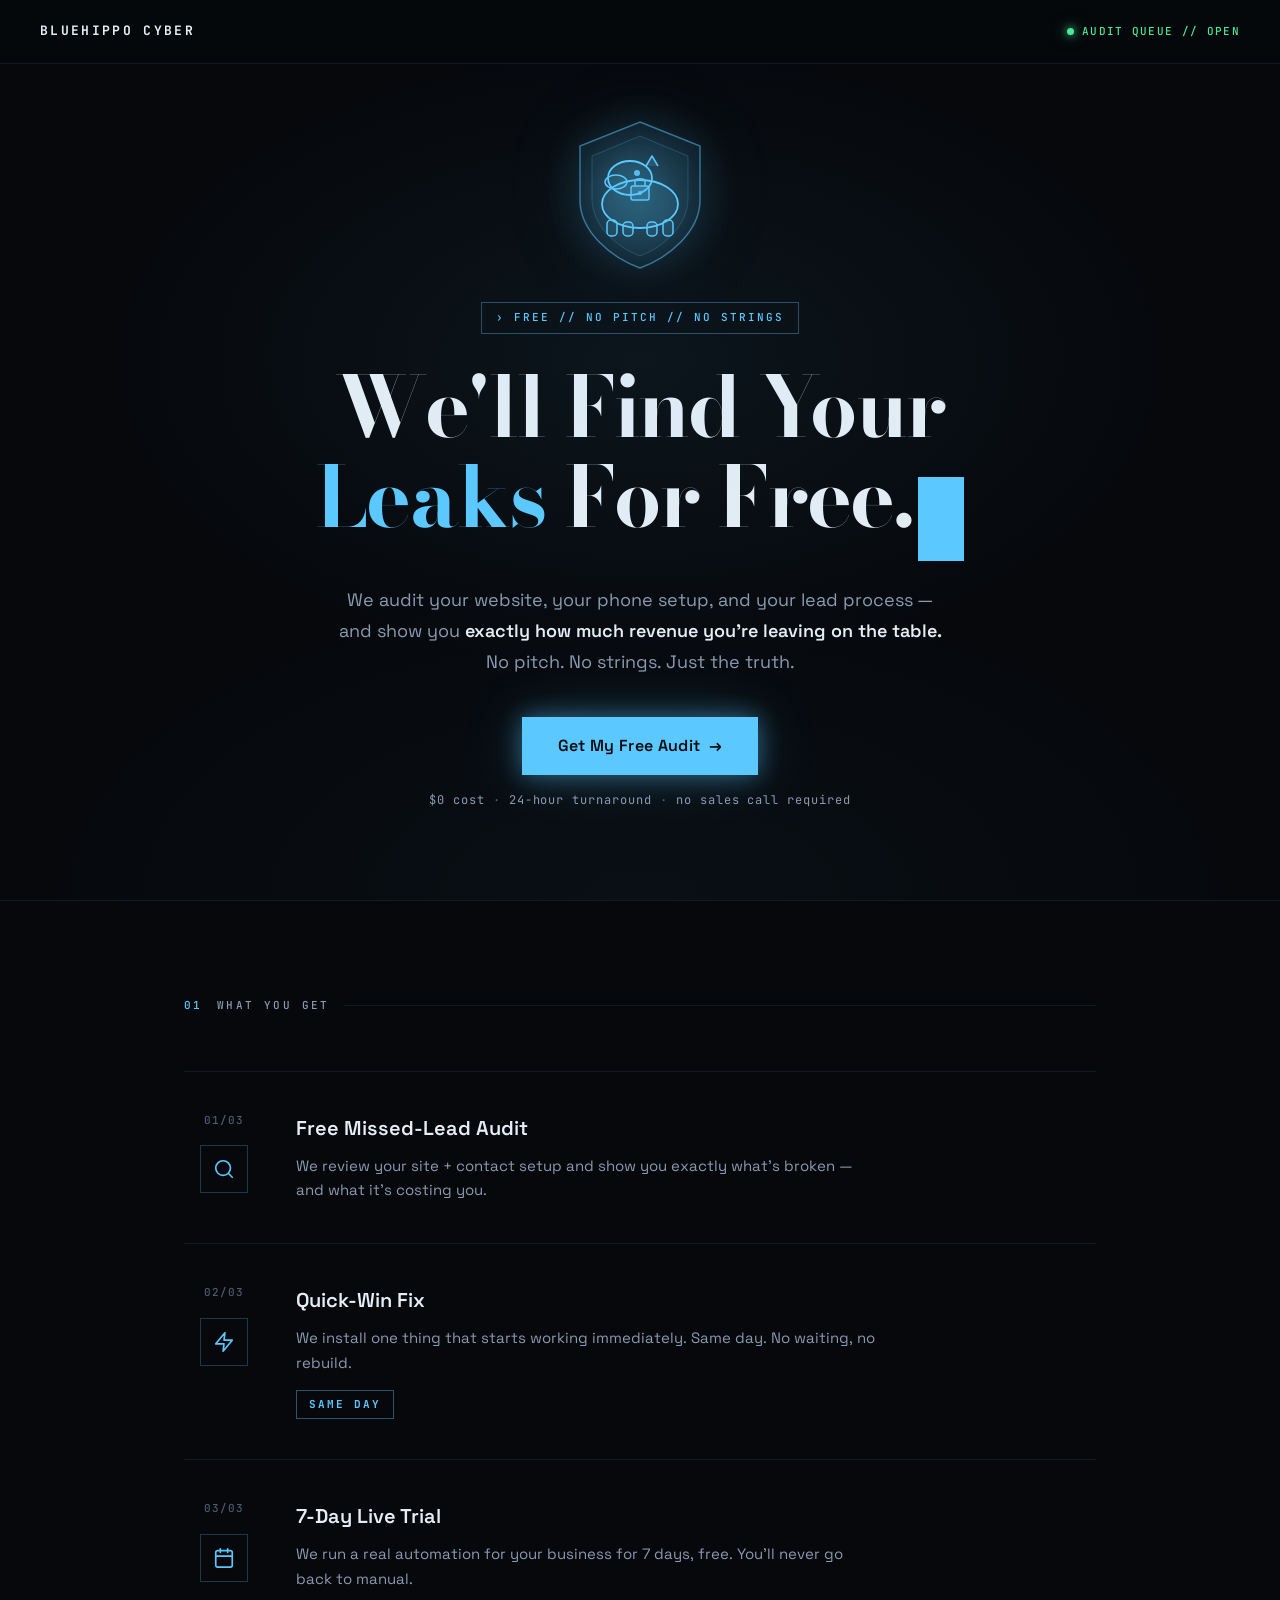
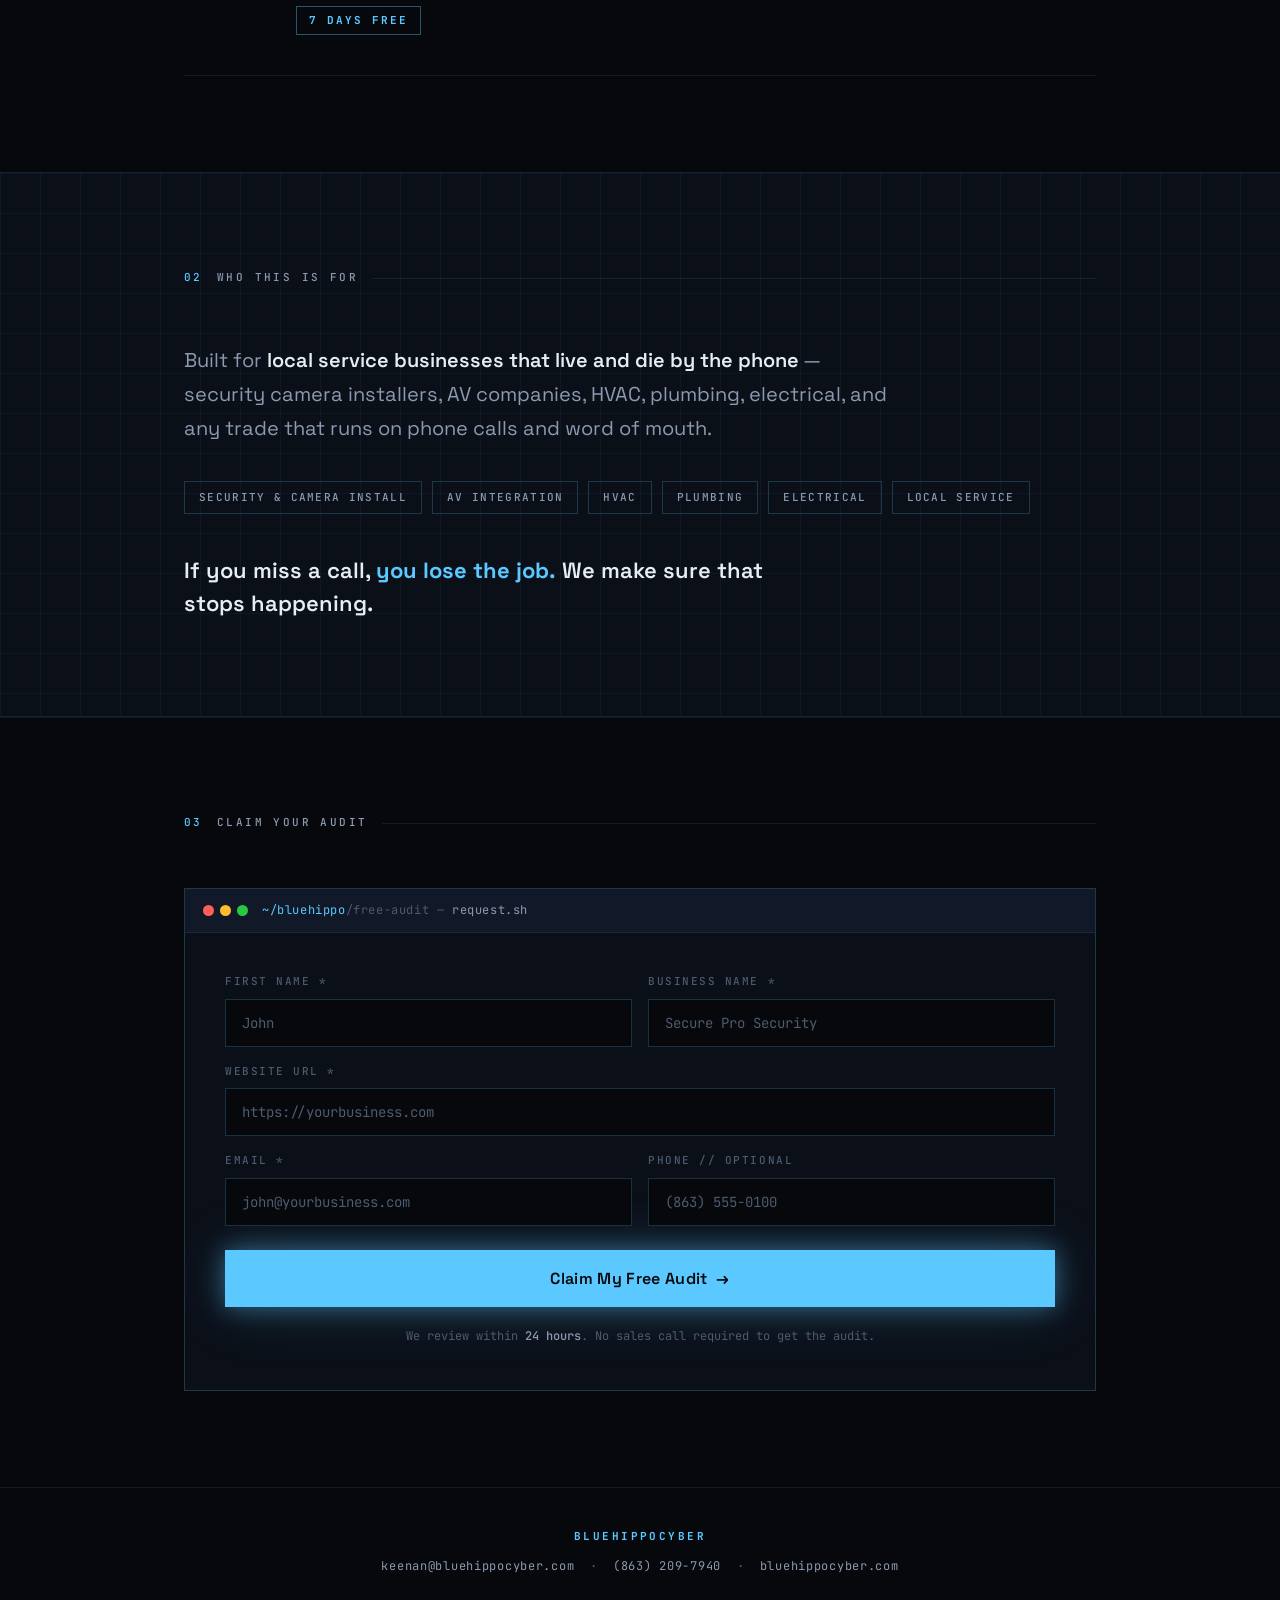
==== free-audit.html @ 4498c776 "Deploy new design: Stop losing jobs to businesses that answer faster" ====
<!DOCTYPE html>
<html lang="en">
<head>
  <meta charset="UTF-8">
  <meta name="viewport" content="width=device-width, initial-scale=1.0">
  <title>Free Audit — BlueHippoCyber</title>
  <meta name="description" content="We audit your website, phone setup, and lead process — and show you exactly how much revenue you're leaving on the table. No pitch. No strings.">
  <link rel="preconnect" href="https://fonts.googleapis.com">
  <link rel="preconnect" href="https://fonts.gstatic.com" crossorigin>
  <link href="https://fonts.googleapis.com/css2?family=Space+Grotesk:wght@300;400;500;600;700&family=JetBrains+Mono:wght@400;500;700&family=Bodoni+Moda:ital,opsz,wght@0,6..96,400..900;1,6..96,400..900&display=swap" rel="stylesheet">
  <style>
    /* ── Design Tokens ───────────────────────────────────────── */
    :root {
      --bg-0: #06080c;
      --bg-1: #0b0f18;
      --bg-2: #111827;
      --neon: #5bc8ff;
      --neon-dim: rgba(91,200,255,0.15);
      --neon-glow: 0 0 24px rgba(91,200,255,0.45), 0 0 60px rgba(91,200,255,0.20);
      --ok: #4be897;
      --ink: #e6edf5;
      --ink2: #8b9ab0;
      --ink3: #4d5b6e;
      --line: rgba(91,200,255,0.10);
      --line-strong: rgba(91,200,255,0.22);
      --font-sans: 'Space Grotesk', system-ui, sans-serif;
      --font-mono: 'JetBrains Mono', ui-monospace, monospace;
      --font-display: 'Bodoni Moda', 'Space Grotesk', serif;
    }

    * { box-sizing: border-box; margin: 0; padding: 0; }
    html { scroll-behavior: smooth; }

    body {
      font-family: var(--font-sans);
      background: var(--bg-0);
      color: var(--ink);
      font-size: 16px;
      line-height: 1.6;
      overflow-x: hidden;
      -webkit-font-smoothing: antialiased;
    }

    /* ── Nav ─────────────────────────────────────────────────── */
    .nav {
      position: fixed;
      top: 0; left: 0; right: 0;
      height: 64px;
      display: flex;
      align-items: center;
      justify-content: space-between;
      padding: 0 40px;
      background: rgba(6,8,12,0.88);
      border-bottom: 1px solid var(--line);
      backdrop-filter: blur(12px);
      -webkit-backdrop-filter: blur(12px);
      z-index: 100;
    }
    .nav-wordmark {
      font-family: var(--font-mono);
      font-size: 13px;
      font-weight: 700;
      letter-spacing: 0.18em;
      text-transform: uppercase;
      color: var(--ink);
      text-decoration: none;
    }
    .nav-status {
      display: flex;
      align-items: center;
      gap: 8px;
      font-family: var(--font-mono);
      font-size: 11px;
      font-weight: 500;
      letter-spacing: 0.12em;
      text-transform: uppercase;
      color: var(--ok);
    }
    .nav-status .dot {
      width: 7px;
      height: 7px;
      border-radius: 50%;
      background: var(--ok);
      box-shadow: 0 0 8px var(--ok), 0 0 16px rgba(75,232,151,0.5);
      animation: pulseDot 2s ease-in-out infinite;
    }
    @keyframes pulseDot {
      0%, 100% { opacity: 1; transform: scale(1); }
      50% { opacity: 0.5; transform: scale(0.8); }
    }

    /* ── Hero ────────────────────────────────────────────────── */
    .hero {
      min-height: 100vh;
      display: flex;
      flex-direction: column;
      align-items: center;
      justify-content: center;
      text-align: center;
      padding: 100px 24px 80px;
      position: relative;
      overflow: hidden;
    }
    .hero::before {
      content: '';
      position: absolute;
      inset: 0;
      background:
        radial-gradient(ellipse 60% 50% at 50% 40%, rgba(91,200,255,0.07) 0%, transparent 70%),
        radial-gradient(ellipse 80% 60% at 50% 100%, rgba(91,200,255,0.04) 0%, transparent 60%);
      pointer-events: none;
    }

    /* Emblem */
    .hero-emblem {
      width: 160px;
      height: 160px;
      margin-bottom: 32px;
      position: relative;
      animation: float 4s ease-in-out infinite;
    }
    @keyframes float {
      0%, 100% { transform: translateY(0); }
      50% { transform: translateY(-12px); }
    }
    .hero-emblem svg {
      width: 100%;
      height: 100%;
      filter: drop-shadow(0 0 18px rgba(91,200,255,0.55)) drop-shadow(0 0 40px rgba(91,200,255,0.25));
    }
    .emblem-glow {
      position: absolute;
      inset: -20px;
      border-radius: 50%;
      background: radial-gradient(circle, rgba(91,200,255,0.12) 0%, transparent 70%);
      pointer-events: none;
    }

    /* Badge */
    .hero-badge {
      font-family: var(--font-mono);
      font-size: 11px;
      font-weight: 500;
      letter-spacing: 0.18em;
      text-transform: uppercase;
      color: var(--neon);
      border: 1px solid rgba(91,200,255,0.35);
      padding: 6px 14px;
      margin-bottom: 28px;
    }

    /* Headline */
    .hero-headline {
      font-family: var(--font-display);
      font-size: clamp(42px, 8vw, 84px);
      font-weight: 700;
      line-height: 1.08;
      letter-spacing: -0.02em;
      color: var(--ink);
      margin-bottom: 24px;
    }
    .hero-headline .neon { color: var(--neon); }
    .hero-headline .cursor {
      display: inline-block;
      width: 0.55em;
      height: 1em;
      background: var(--neon);
      margin-left: 4px;
      vertical-align: text-bottom;
      animation: blink 1s step-end infinite;
    }
    @keyframes blink {
      0%, 100% { opacity: 1; }
      50% { opacity: 0; }
    }

    /* Subtext */
    .hero-sub {
      font-size: 18px;
      color: var(--ink2);
      max-width: 620px;
      margin-bottom: 40px;
      line-height: 1.7;
    }
    .hero-sub strong { color: var(--ink); font-weight: 600; }

    /* CTA */
    .btn-primary {
      display: inline-flex;
      align-items: center;
      gap: 10px;
      font-family: var(--font-sans);
      font-size: 16px;
      font-weight: 600;
      letter-spacing: 0.02em;
      color: var(--bg-0);
      background: var(--neon);
      border: none;
      padding: 16px 36px;
      cursor: pointer;
      text-decoration: none;
      transition: box-shadow 0.2s, transform 0.15s;
      box-shadow: var(--neon-glow);
    }
    .btn-primary:hover {
      transform: translateY(-2px);
      box-shadow: 0 0 36px rgba(91,200,255,0.6), 0 0 80px rgba(91,200,255,0.3);
    }
    .hero-micro {
      margin-top: 16px;
      font-family: var(--font-mono);
      font-size: 12px;
      color: var(--ink3);
      letter-spacing: 0.08em;
    }
    .hero-micro span { color: var(--ink2); }

    /* ── Section wrapper ─────────────────────────────────────── */
    .section {
      padding: 96px 24px;
      max-width: 960px;
      margin: 0 auto;
    }
    .section-label {
      font-family: var(--font-mono);
      font-size: 11px;
      font-weight: 500;
      letter-spacing: 0.22em;
      text-transform: uppercase;
      margin-bottom: 56px;
      display: flex;
      align-items: center;
      gap: 14px;
    }
    .section-label .num { color: var(--neon); }
    .section-label .title { color: var(--ink2); }
    .section-label::after {
      content: '';
      flex: 1;
      height: 1px;
      background: var(--line);
    }

    /* ── Section 01 — What You Get ───────────────────────────── */
    .steps {
      display: flex;
      flex-direction: column;
    }
    .step {
      display: grid;
      grid-template-columns: 80px 1fr;
      gap: 0 32px;
      padding: 40px 0;
      border-bottom: 1px solid var(--line);
      align-items: start;
    }
    .step:first-child { border-top: 1px solid var(--line); }
    .step-left {
      display: flex;
      flex-direction: column;
      align-items: center;
      gap: 16px;
    }
    .step-counter {
      font-family: var(--font-mono);
      font-size: 11px;
      font-weight: 500;
      color: var(--ink3);
      letter-spacing: 0.1em;
    }
    .step-icon-box {
      width: 48px;
      height: 48px;
      border: 1px solid rgba(91,200,255,0.25);
      display: flex;
      align-items: center;
      justify-content: center;
      color: var(--neon);
    }
    .step-icon-box svg { width: 22px; height: 22px; }
    .step-title {
      font-family: var(--font-sans);
      font-size: 20px;
      font-weight: 600;
      color: var(--ink);
      margin-bottom: 10px;
    }
    .step-desc {
      font-size: 15px;
      color: var(--ink2);
      line-height: 1.65;
      max-width: 580px;
    }
    .step-badge {
      display: inline-block;
      margin-top: 14px;
      font-family: var(--font-mono);
      font-size: 11px;
      font-weight: 700;
      letter-spacing: 0.18em;
      text-transform: uppercase;
      color: var(--neon);
      border: 1px solid rgba(91,200,255,0.4);
      padding: 5px 12px;
    }

    /* ── Section 02 — Who This Is For ───────────────────────── */
    .who-section {
      background: var(--bg-1);
      border-top: 1px solid var(--line);
      border-bottom: 1px solid var(--line);
      position: relative;
      overflow: hidden;
    }
    .who-section::before {
      content: '';
      position: absolute;
      inset: 0;
      background-image:
        linear-gradient(var(--line) 1px, transparent 1px),
        linear-gradient(90deg, var(--line) 1px, transparent 1px);
      background-size: 40px 40px;
      opacity: 0.5;
      pointer-events: none;
    }
    .who-inner { position: relative; z-index: 1; }
    .who-body {
      font-size: 20px;
      font-weight: 400;
      color: var(--ink2);
      line-height: 1.7;
      max-width: 720px;
      margin-bottom: 36px;
    }
    .who-body strong { color: var(--ink); font-weight: 600; }
    .tags {
      display: flex;
      flex-wrap: wrap;
      gap: 10px;
      margin-bottom: 40px;
    }
    .tag {
      font-family: var(--font-mono);
      font-size: 11px;
      font-weight: 500;
      letter-spacing: 0.12em;
      text-transform: uppercase;
      color: var(--ink2);
      border: 1px solid var(--line-strong);
      padding: 7px 14px;
      transition: color 0.2s, border-color 0.2s;
    }
    .tag:hover { color: var(--neon); border-color: rgba(91,200,255,0.45); }
    .who-callout {
      font-size: 22px;
      font-weight: 600;
      color: var(--ink);
      line-height: 1.5;
      max-width: 600px;
    }
    .who-callout strong { color: var(--neon); }

    /* ── Section 03 — Claim (Form) ───────────────────────────── */
    .terminal {
      background: var(--bg-1);
      border: 1px solid var(--line-strong);
      overflow: hidden;
    }
    .terminal-bar {
      background: var(--bg-2);
      padding: 12px 18px;
      display: flex;
      align-items: center;
      gap: 14px;
      border-bottom: 1px solid var(--line);
    }
    .terminal-dots { display: flex; gap: 6px; }
    .terminal-dots span { width: 11px; height: 11px; border-radius: 50%; }
    .terminal-dots .red    { background: #ff5f57; }
    .terminal-dots .yellow { background: #ffbd2e; }
    .terminal-dots .green  { background: #28c940; }
    .terminal-path {
      font-family: var(--font-mono);
      font-size: 12px;
      color: var(--ink3);
      letter-spacing: 0.05em;
    }
    .terminal-path .neon { color: var(--neon); }
    .terminal-body { padding: 40px 40px 44px; }

    .form-row {
      display: grid;
      grid-template-columns: 1fr 1fr;
      gap: 16px;
      margin-bottom: 16px;
    }
    .form-row.full { grid-template-columns: 1fr; }
    .form-group { display: flex; flex-direction: column; gap: 8px; }
    .form-group label {
      font-family: var(--font-mono);
      font-size: 11px;
      font-weight: 500;
      letter-spacing: 0.14em;
      text-transform: uppercase;
      color: var(--ink3);
    }
    .form-group input {
      background: var(--bg-0);
      border: 1px solid var(--line-strong);
      color: var(--ink);
      font-family: var(--font-mono);
      font-size: 14px;
      padding: 14px 16px;
      outline: none;
      transition: border-color 0.2s, box-shadow 0.2s;
      width: 100%;
      -webkit-appearance: none;
    }
    .form-group input::placeholder { color: var(--ink3); }
    .form-group input:focus {
      border-color: var(--neon);
      box-shadow: 0 0 0 1px rgba(91,200,255,0.3), 0 0 16px rgba(91,200,255,0.1);
    }

    .btn-submit {
      width: 100%;
      display: flex;
      align-items: center;
      justify-content: center;
      gap: 10px;
      margin-top: 24px;
      font-family: var(--font-sans);
      font-size: 16px;
      font-weight: 600;
      letter-spacing: 0.02em;
      color: var(--bg-0);
      background: var(--neon);
      border: none;
      padding: 18px 32px;
      cursor: pointer;
      transition: box-shadow 0.2s, transform 0.15s;
      box-shadow: var(--neon-glow);
    }
    .btn-submit:hover {
      transform: translateY(-2px);
      box-shadow: 0 0 36px rgba(91,200,255,0.6), 0 0 80px rgba(91,200,255,0.3);
    }
    .btn-submit:disabled { opacity: 0.5; cursor: not-allowed; transform: none; }

    .form-fine {
      margin-top: 20px;
      font-family: var(--font-mono);
      font-size: 12px;
      color: var(--ink3);
      text-align: center;
      line-height: 1.6;
    }
    .form-fine strong { color: var(--ink2); font-weight: 500; }

    .form-success {
      display: none;
      text-align: center;
      padding: 56px 24px;
    }
    .form-success.active { display: block; }
    .form-success .success-check {
      width: 56px;
      height: 56px;
      border: 2px solid var(--ok);
      border-radius: 50%;
      display: flex;
      align-items: center;
      justify-content: center;
      margin: 0 auto 20px;
      color: var(--ok);
      font-size: 24px;
    }
    .form-success h3 {
      font-family: var(--font-display);
      font-size: 28px;
      color: var(--neon);
      margin-bottom: 12px;
    }
    .form-success p {
      font-size: 15px;
      color: var(--ink2);
      line-height: 1.7;
    }

    /* ── Footer ──────────────────────────────────────────────── */
    footer {
      border-top: 1px solid var(--line);
      padding: 40px 24px;
      text-align: center;
    }
    .footer-inner { max-width: 960px; margin: 0 auto; }
    .footer-brand {
      font-family: var(--font-mono);
      font-size: 11px;
      font-weight: 700;
      letter-spacing: 0.22em;
      text-transform: uppercase;
      color: var(--neon);
      margin-bottom: 10px;
    }
    .footer-contact {
      font-family: var(--font-mono);
      font-size: 12px;
      color: var(--ink3);
      letter-spacing: 0.06em;
      line-height: 1.8;
    }
    .footer-contact a { color: var(--ink2); text-decoration: none; transition: color 0.2s; }
    .footer-contact a:hover { color: var(--neon); }

    /* ── Responsive ──────────────────────────────────────────── */
    @media (max-width: 640px) {
      .nav { padding: 0 20px; }
      .nav-wordmark { font-size: 11px; }
      .hero { padding: 90px 20px 60px; }
      .hero-emblem { width: 120px; height: 120px; }
      .section { padding: 72px 20px; }
      .step { grid-template-columns: 56px 1fr; gap: 0 16px; }
      .terminal-body { padding: 28px 20px 32px; }
      .form-row { grid-template-columns: 1fr; }
    }
  </style>
</head>
<body>

  <!-- ── Nav ───────────────────────────────────────────────── -->
  <nav class="nav">
    <a href="/" class="nav-wordmark">BLUEHIPPO CYBER</a>
    <div class="nav-status">
      <div class="dot"></div>
      AUDIT QUEUE // OPEN
    </div>
  </nav>

  <!-- ── Hero ──────────────────────────────────────────────── -->
  <section class="hero">

    <div class="hero-emblem">
      <div class="emblem-glow"></div>
      <svg viewBox="0 0 160 160" fill="none" xmlns="http://www.w3.org/2000/svg">
        <!-- Outer shield -->
        <path d="M80 12 L140 36 L140 90 C140 122 108 148 80 158 C52 148 20 122 20 90 L20 36 Z"
              fill="rgba(91,200,255,0.05)" stroke="rgba(91,200,255,0.5)" stroke-width="1.5"/>
        <!-- Inner shield -->
        <path d="M80 26 L128 46 L128 88 C128 114 106 136 80 146 C54 136 32 114 32 88 L32 46 Z"
              fill="rgba(91,200,255,0.04)" stroke="rgba(91,200,255,0.22)" stroke-width="1"/>
        <!-- Hippo body -->
        <ellipse cx="80" cy="94" rx="38" ry="24" fill="rgba(91,200,255,0.10)" stroke="#5bc8ff" stroke-width="1.8"/>
        <!-- Hippo head -->
        <ellipse cx="70" cy="68" rx="22" ry="17" fill="rgba(91,200,255,0.08)" stroke="#5bc8ff" stroke-width="1.8"/>
        <!-- Snout -->
        <ellipse cx="56" cy="72" rx="11" ry="7" fill="rgba(91,200,255,0.06)" stroke="#5bc8ff" stroke-width="1.5"/>
        <!-- Eye -->
        <circle cx="77" cy="63" r="3" fill="#5bc8ff" opacity="0.9"/>
        <!-- Ear -->
        <path d="M86 56 L92 46 L98 56" fill="rgba(91,200,255,0.15)" stroke="#5bc8ff" stroke-width="1.5" stroke-linejoin="round"/>
        <!-- Legs -->
        <rect x="47" y="110" width="10" height="16" rx="4" fill="rgba(91,200,255,0.10)" stroke="#5bc8ff" stroke-width="1.5"/>
        <rect x="63" y="112" width="10" height="14" rx="4" fill="rgba(91,200,255,0.10)" stroke="#5bc8ff" stroke-width="1.5"/>
        <rect x="87" y="112" width="10" height="14" rx="4" fill="rgba(91,200,255,0.10)" stroke="#5bc8ff" stroke-width="1.5"/>
        <rect x="103" y="110" width="10" height="16" rx="4" fill="rgba(91,200,255,0.10)" stroke="#5bc8ff" stroke-width="1.5"/>
        <!-- Lock -->
        <rect x="71" y="76" width="18" height="14" rx="2" fill="rgba(91,200,255,0.18)" stroke="#5bc8ff" stroke-width="1.5"/>
        <path d="M75 76 L75 71 C75 68 85 68 85 71 L85 76" fill="none" stroke="#5bc8ff" stroke-width="1.5" stroke-linecap="round"/>
        <circle cx="80" cy="83" r="2" fill="#5bc8ff"/>
      </svg>
    </div>

    <div class="hero-badge">› FREE // NO PITCH // NO STRINGS</div>

    <h1 class="hero-headline">
      We'll Find Your<br>
      <span class="neon">Leaks</span> For Free.<span class="cursor"></span>
    </h1>

    <p class="hero-sub">
      We audit your website, your phone setup, and your lead process — and show you
      <strong>exactly how much revenue you're leaving on the table.</strong>
      No pitch. No strings. Just the truth.
    </p>

    <a href="#claim" class="btn-primary">Get My Free Audit &nbsp;→</a>
    <p class="hero-micro">
      <span>$0 cost</span> · <span>24-hour turnaround</span> · <span>no sales call required</span>
    </p>

  </section>

  <!-- ── Section 01 — What You Get ─────────────────────────── -->
  <div style="border-top: 1px solid rgba(91,200,255,0.1);">
    <div class="section">
      <div class="section-label">
        <span class="num">01</span>
        <span class="title">WHAT YOU GET</span>
      </div>

      <div class="steps">

        <div class="step">
          <div class="step-left">
            <span class="step-counter">01/03</span>
            <div class="step-icon-box">
              <svg viewBox="0 0 24 24" fill="none" stroke="currentColor" stroke-width="1.8" stroke-linecap="round" stroke-linejoin="round">
                <circle cx="11" cy="11" r="8"/>
                <line x1="21" y1="21" x2="16.65" y2="16.65"/>
              </svg>
            </div>
          </div>
          <div>
            <div class="step-title">Free Missed-Lead Audit</div>
            <div class="step-desc">We review your site + contact setup and show you exactly what's broken — and what it's costing you.</div>
          </div>
        </div>

        <div class="step">
          <div class="step-left">
            <span class="step-counter">02/03</span>
            <div class="step-icon-box">
              <svg viewBox="0 0 24 24" fill="none" stroke="currentColor" stroke-width="1.8" stroke-linecap="round" stroke-linejoin="round">
                <polyline points="13 2 3 14 12 14 11 22 21 10 12 10 13 2"/>
              </svg>
            </div>
          </div>
          <div>
            <div class="step-title">Quick-Win Fix</div>
            <div class="step-desc">We install one thing that starts working immediately. Same day. No waiting, no rebuild.</div>
            <div class="step-badge">SAME DAY</div>
          </div>
        </div>

        <div class="step">
          <div class="step-left">
            <span class="step-counter">03/03</span>
            <div class="step-icon-box">
              <svg viewBox="0 0 24 24" fill="none" stroke="currentColor" stroke-width="1.8" stroke-linecap="round" stroke-linejoin="round">
                <rect x="3" y="4" width="18" height="18" rx="2" ry="2"/>
                <line x1="16" y1="2" x2="16" y2="6"/>
                <line x1="8" y1="2" x2="8" y2="6"/>
                <line x1="3" y1="10" x2="21" y2="10"/>
              </svg>
            </div>
          </div>
          <div>
            <div class="step-title">7-Day Live Trial</div>
            <div class="step-desc">We run a real automation for your business for 7 days, free. You'll never go back to manual.</div>
            <div class="step-badge">7 DAYS FREE</div>
          </div>
        </div>

      </div>
    </div>
  </div>

  <!-- ── Section 02 — Who This Is For ──────────────────────── -->
  <div class="who-section">
    <div class="section">
      <div class="who-inner">
        <div class="section-label">
          <span class="num">02</span>
          <span class="title">WHO THIS IS FOR</span>
        </div>

        <p class="who-body">
          Built for <strong>local service businesses that live and die by the phone</strong> — security camera installers, AV companies, HVAC, plumbing, electrical, and any trade that runs on phone calls and word of mouth.
        </p>

        <div class="tags">
          <span class="tag">Security &amp; Camera Install</span>
          <span class="tag">AV Integration</span>
          <span class="tag">HVAC</span>
          <span class="tag">Plumbing</span>
          <span class="tag">Electrical</span>
          <span class="tag">Local Service</span>
        </div>

        <p class="who-callout">
          If you miss a call, <strong>you lose the job.</strong> We make sure that stops happening.
        </p>
      </div>
    </div>
  </div>

  <!-- ── Section 03 — Claim Your Audit ─────────────────────── -->
  <div id="claim" style="border-top: 1px solid rgba(91,200,255,0.1);">
    <div class="section">
      <div class="section-label">
        <span class="num">03</span>
        <span class="title">CLAIM YOUR AUDIT</span>
      </div>

      <div class="terminal">
        <div class="terminal-bar">
          <div class="terminal-dots">
            <span class="red"></span>
            <span class="yellow"></span>
            <span class="green"></span>
          </div>
          <div class="terminal-path">
            <span class="neon">~/bluehippo</span>/free-audit — <span style="color: var(--ink2);">request.sh</span>
          </div>
        </div>

        <div class="terminal-body">
          <form id="auditForm" action="https://formspree.io/f/YOUR_FORMSPREE_ID" method="POST">
            <!--
              ACTION REQUIRED: Replace YOUR_FORMSPREE_ID with your ID from formspree.io
              Notifications go to: keenan@bluehippocyber.com

              TODO: Wire Make.com webhook → Telegram bot 8811648354:AAE5ClmrBzREMDkde-mPzKTPNaXURs6MoyI
                    → Chat ID 6735249377 for instant new-submission alerts
            -->
            <input type="hidden" name="_replyto" value="keenan@bluehippocyber.com">
            <input type="hidden" name="_subject" value="New Free Audit Request — BlueHippoCyber">

            <div class="form-row">
              <div class="form-group">
                <label for="firstName">First Name *</label>
                <input type="text" id="firstName" name="firstName" placeholder="John" required autocomplete="given-name">
              </div>
              <div class="form-group">
                <label for="businessName">Business Name *</label>
                <input type="text" id="businessName" name="businessName" placeholder="Secure Pro Security" required autocomplete="organization">
              </div>
            </div>

            <div class="form-row full">
              <div class="form-group">
                <label for="websiteUrl">Website URL *</label>
                <input type="url" id="websiteUrl" name="websiteUrl" placeholder="https://yourbusiness.com" required autocomplete="url">
              </div>
            </div>

            <div class="form-row">
              <div class="form-group">
                <label for="email">Email *</label>
                <input type="email" id="email" name="email" placeholder="john@yourbusiness.com" required autocomplete="email">
              </div>
              <div class="form-group">
                <label for="phone">Phone // optional</label>
                <input type="tel" id="phone" name="phone" placeholder="(863) 555-0100" autocomplete="tel">
              </div>
            </div>

            <button type="submit" class="btn-submit" id="submitBtn">
              Claim My Free Audit &nbsp;→
            </button>

            <p class="form-fine">
              We review within <strong>24 hours</strong>. No sales call required to get the audit.
            </p>
          </form>

          <div class="form-success" id="formSuccess">
            <div class="success-check">✓</div>
            <h3>You're in the queue.</h3>
            <p>We'll review your site and send your audit within 24 hours.<br>No pitch. No strings. Just what we found.</p>
          </div>
        </div>
      </div>
    </div>
  </div>

  <!-- ── Footer ─────────────────────────────────────────────── -->
  <footer>
    <div class="footer-inner">
      <div class="footer-brand">BLUEHIPPOCYBER</div>
      <div class="footer-contact">
        <a href="mailto:keenan@bluehippocyber.com">keenan@bluehippocyber.com</a>
        &nbsp;·&nbsp;
        <a href="tel:+18632097940">(863) 209-7940</a>
        &nbsp;·&nbsp;
        <a href="https://bluehippocyber.com" target="_blank">bluehippocyber.com</a>
      </div>
    </div>
  </footer>

  <script>
    const form    = document.getElementById('auditForm');
    const btn     = document.getElementById('submitBtn');
    const success = document.getElementById('formSuccess');

    form.addEventListener('submit', async function(e) {
      e.preventDefault();
      btn.disabled = true;
      btn.textContent = 'Sending...';

      try {
        const res = await fetch(form.action, {
          method: 'POST',
          body: new FormData(form),
          headers: { 'Accept': 'application/json' }
        });
        if (res.ok) {
          form.style.display = 'none';
          success.classList.add('active');
        } else {
          btn.disabled = false;
          btn.textContent = 'Claim My Free Audit →';
          alert('Something went wrong. Email keenan@bluehippocyber.com directly.');
        }
      } catch(err) {
        btn.disabled = false;
        btn.textContent = 'Claim My Free Audit →';
        alert('Network error. Email keenan@bluehippocyber.com directly.');
      }
    });
  </script>

</body>
</html>
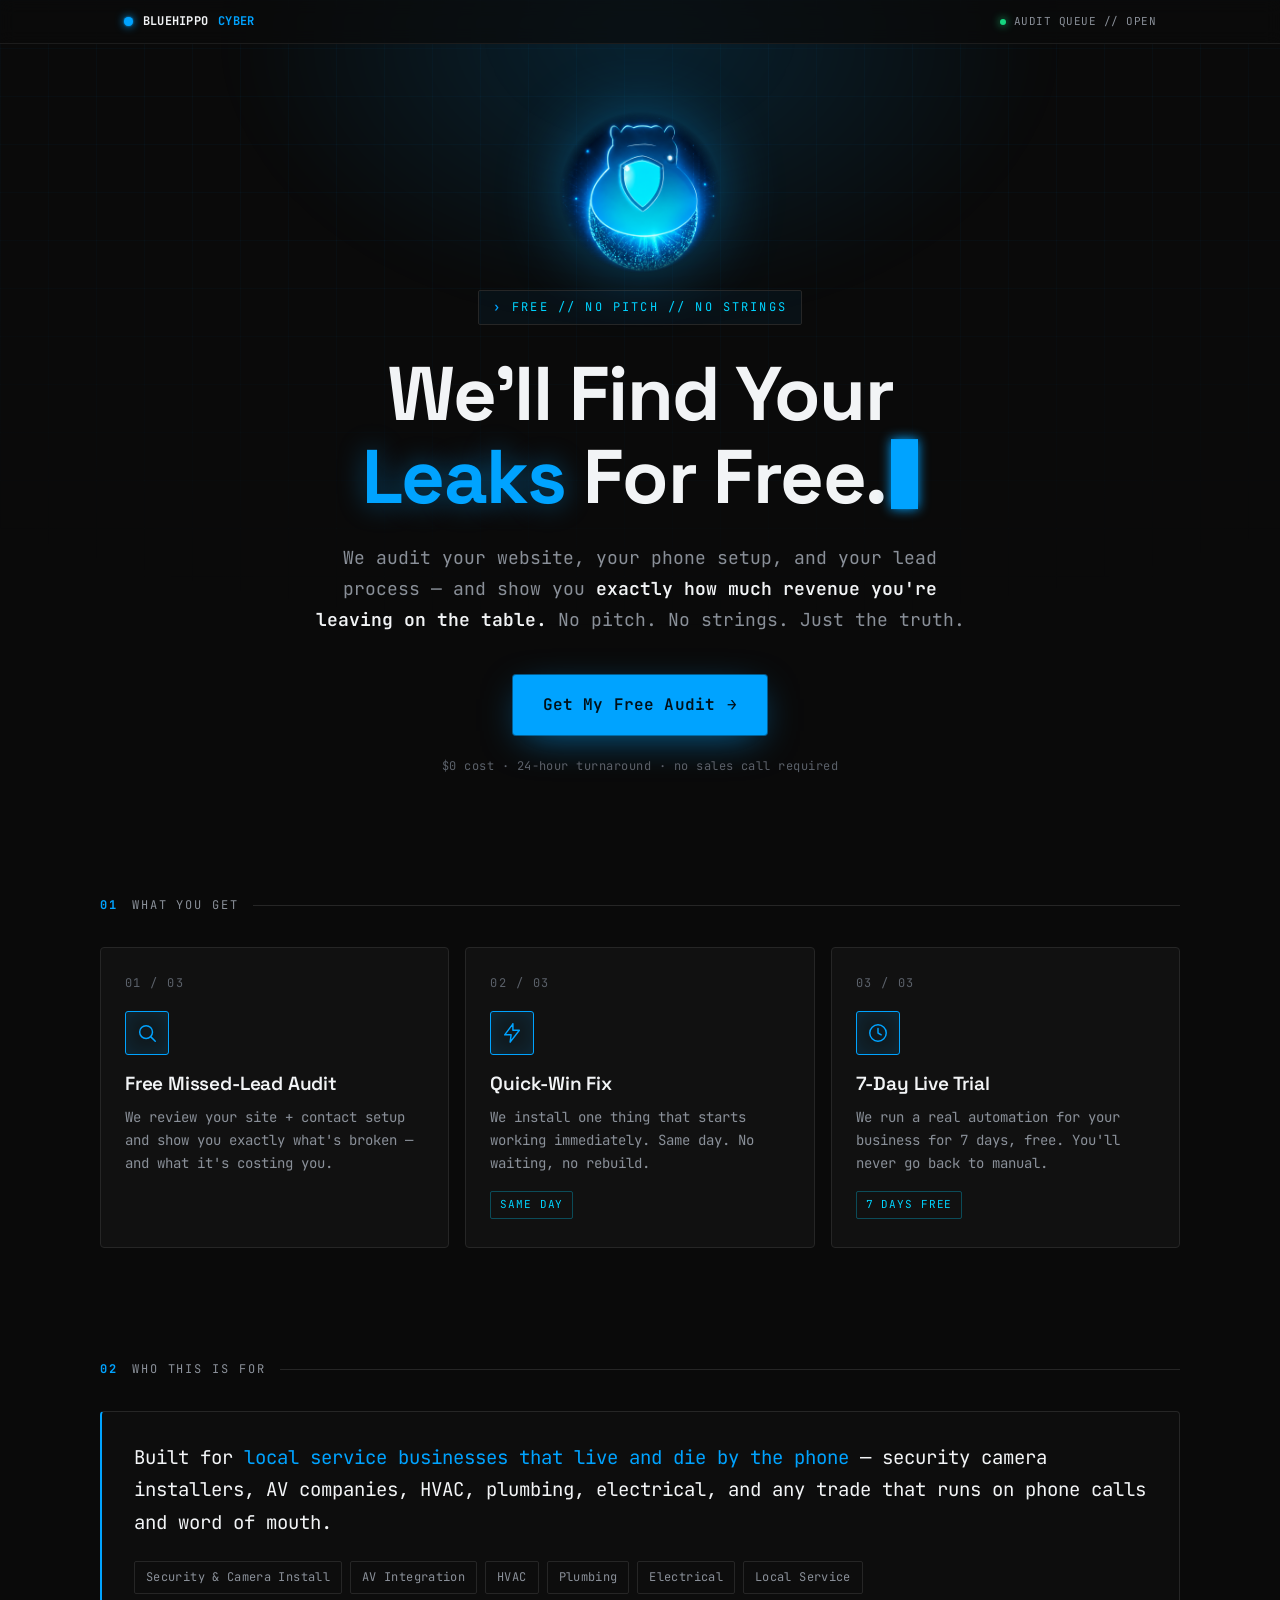
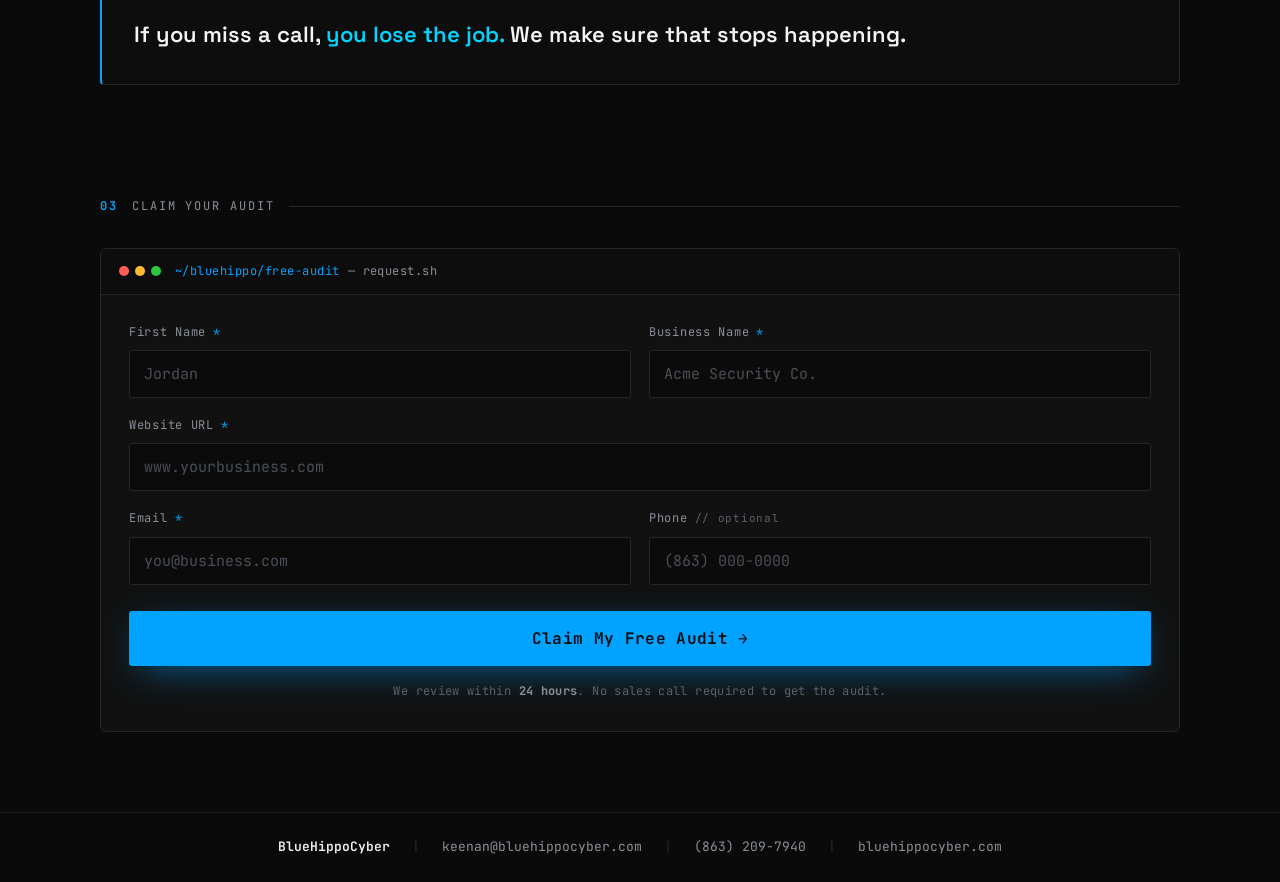
==== commit cac99014: "deploy Claude Design free-audit page with real BHC logo" ====
--- a/free-audit.html
+++ b/free-audit.html
@@ -1,815 +1,775 @@
 <!DOCTYPE html>
 <html lang="en">
 <head>
-  <meta charset="UTF-8">
-  <meta name="viewport" content="width=device-width, initial-scale=1.0">
-  <title>Free Audit — BlueHippoCyber</title>
-  <meta name="description" content="We audit your website, phone setup, and lead process — and show you exactly how much revenue you're leaving on the table. No pitch. No strings.">
-  <link rel="preconnect" href="https://fonts.googleapis.com">
-  <link rel="preconnect" href="https://fonts.gstatic.com" crossorigin>
-  <link href="https://fonts.googleapis.com/css2?family=Space+Grotesk:wght@300;400;500;600;700&family=JetBrains+Mono:wght@400;500;700&family=Bodoni+Moda:ital,opsz,wght@0,6..96,400..900;1,6..96,400..900&display=swap" rel="stylesheet">
-  <style>
-    /* ── Design Tokens ───────────────────────────────────────── */
-    :root {
-      --bg-0: #06080c;
-      --bg-1: #0b0f18;
-      --bg-2: #111827;
-      --neon: #5bc8ff;
-      --neon-dim: rgba(91,200,255,0.15);
-      --neon-glow: 0 0 24px rgba(91,200,255,0.45), 0 0 60px rgba(91,200,255,0.20);
-      --ok: #4be897;
-      --ink: #e6edf5;
-      --ink2: #8b9ab0;
-      --ink3: #4d5b6e;
-      --line: rgba(91,200,255,0.10);
-      --line-strong: rgba(91,200,255,0.22);
-      --font-sans: 'Space Grotesk', system-ui, sans-serif;
-      --font-mono: 'JetBrains Mono', ui-monospace, monospace;
-      --font-display: 'Bodoni Moda', 'Space Grotesk', serif;
-    }
-
-    * { box-sizing: border-box; margin: 0; padding: 0; }
-    html { scroll-behavior: smooth; }
-
-    body {
-      font-family: var(--font-sans);
-      background: var(--bg-0);
-      color: var(--ink);
-      font-size: 16px;
-      line-height: 1.6;
-      overflow-x: hidden;
-      -webkit-font-smoothing: antialiased;
-    }
-
-    /* ── Nav ─────────────────────────────────────────────────── */
-    .nav {
-      position: fixed;
-      top: 0; left: 0; right: 0;
-      height: 64px;
-      display: flex;
-      align-items: center;
-      justify-content: space-between;
-      padding: 0 40px;
-      background: rgba(6,8,12,0.88);
-      border-bottom: 1px solid var(--line);
-      backdrop-filter: blur(12px);
-      -webkit-backdrop-filter: blur(12px);
-      z-index: 100;
-    }
-    .nav-wordmark {
-      font-family: var(--font-mono);
-      font-size: 13px;
-      font-weight: 700;
-      letter-spacing: 0.18em;
-      text-transform: uppercase;
-      color: var(--ink);
-      text-decoration: none;
-    }
-    .nav-status {
-      display: flex;
-      align-items: center;
-      gap: 8px;
-      font-family: var(--font-mono);
-      font-size: 11px;
-      font-weight: 500;
-      letter-spacing: 0.12em;
-      text-transform: uppercase;
-      color: var(--ok);
-    }
-    .nav-status .dot {
-      width: 7px;
-      height: 7px;
-      border-radius: 50%;
-      background: var(--ok);
-      box-shadow: 0 0 8px var(--ok), 0 0 16px rgba(75,232,151,0.5);
-      animation: pulseDot 2s ease-in-out infinite;
-    }
-    @keyframes pulseDot {
-      0%, 100% { opacity: 1; transform: scale(1); }
-      50% { opacity: 0.5; transform: scale(0.8); }
-    }
-
-    /* ── Hero ────────────────────────────────────────────────── */
-    .hero {
-      min-height: 100vh;
-      display: flex;
-      flex-direction: column;
-      align-items: center;
-      justify-content: center;
-      text-align: center;
-      padding: 100px 24px 80px;
-      position: relative;
-      overflow: hidden;
-    }
-    .hero::before {
-      content: '';
-      position: absolute;
-      inset: 0;
-      background:
-        radial-gradient(ellipse 60% 50% at 50% 40%, rgba(91,200,255,0.07) 0%, transparent 70%),
-        radial-gradient(ellipse 80% 60% at 50% 100%, rgba(91,200,255,0.04) 0%, transparent 60%);
-      pointer-events: none;
-    }
-
-    /* Emblem */
-    .hero-emblem {
-      width: 160px;
-      height: 160px;
-      margin-bottom: 32px;
-      position: relative;
-      animation: float 4s ease-in-out infinite;
-    }
-    @keyframes float {
-      0%, 100% { transform: translateY(0); }
-      50% { transform: translateY(-12px); }
-    }
-    .hero-emblem svg {
-      width: 100%;
-      height: 100%;
-      filter: drop-shadow(0 0 18px rgba(91,200,255,0.55)) drop-shadow(0 0 40px rgba(91,200,255,0.25));
-    }
-    .emblem-glow {
-      position: absolute;
-      inset: -20px;
-      border-radius: 50%;
-      background: radial-gradient(circle, rgba(91,200,255,0.12) 0%, transparent 70%);
-      pointer-events: none;
-    }
-
-    /* Badge */
-    .hero-badge {
-      font-family: var(--font-mono);
-      font-size: 11px;
-      font-weight: 500;
-      letter-spacing: 0.18em;
-      text-transform: uppercase;
-      color: var(--neon);
-      border: 1px solid rgba(91,200,255,0.35);
-      padding: 6px 14px;
-      margin-bottom: 28px;
-    }
-
-    /* Headline */
-    .hero-headline {
-      font-family: var(--font-display);
-      font-size: clamp(42px, 8vw, 84px);
-      font-weight: 700;
-      line-height: 1.08;
-      letter-spacing: -0.02em;
-      color: var(--ink);
-      margin-bottom: 24px;
-    }
-    .hero-headline .neon { color: var(--neon); }
-    .hero-headline .cursor {
-      display: inline-block;
-      width: 0.55em;
-      height: 1em;
-      background: var(--neon);
-      margin-left: 4px;
-      vertical-align: text-bottom;
-      animation: blink 1s step-end infinite;
-    }
-    @keyframes blink {
-      0%, 100% { opacity: 1; }
-      50% { opacity: 0; }
-    }
-
-    /* Subtext */
-    .hero-sub {
-      font-size: 18px;
-      color: var(--ink2);
-      max-width: 620px;
-      margin-bottom: 40px;
-      line-height: 1.7;
-    }
-    .hero-sub strong { color: var(--ink); font-weight: 600; }
-
-    /* CTA */
-    .btn-primary {
-      display: inline-flex;
-      align-items: center;
-      gap: 10px;
-      font-family: var(--font-sans);
-      font-size: 16px;
-      font-weight: 600;
-      letter-spacing: 0.02em;
-      color: var(--bg-0);
-      background: var(--neon);
-      border: none;
-      padding: 16px 36px;
-      cursor: pointer;
-      text-decoration: none;
-      transition: box-shadow 0.2s, transform 0.15s;
-      box-shadow: var(--neon-glow);
-    }
-    .btn-primary:hover {
-      transform: translateY(-2px);
-      box-shadow: 0 0 36px rgba(91,200,255,0.6), 0 0 80px rgba(91,200,255,0.3);
-    }
-    .hero-micro {
-      margin-top: 16px;
-      font-family: var(--font-mono);
-      font-size: 12px;
-      color: var(--ink3);
-      letter-spacing: 0.08em;
-    }
-    .hero-micro span { color: var(--ink2); }
-
-    /* ── Section wrapper ─────────────────────────────────────── */
-    .section {
-      padding: 96px 24px;
-      max-width: 960px;
-      margin: 0 auto;
-    }
-    .section-label {
-      font-family: var(--font-mono);
-      font-size: 11px;
-      font-weight: 500;
-      letter-spacing: 0.22em;
-      text-transform: uppercase;
-      margin-bottom: 56px;
-      display: flex;
-      align-items: center;
-      gap: 14px;
-    }
-    .section-label .num { color: var(--neon); }
-    .section-label .title { color: var(--ink2); }
-    .section-label::after {
-      content: '';
-      flex: 1;
-      height: 1px;
-      background: var(--line);
-    }
-
-    /* ── Section 01 — What You Get ───────────────────────────── */
-    .steps {
-      display: flex;
-      flex-direction: column;
-    }
-    .step {
-      display: grid;
-      grid-template-columns: 80px 1fr;
-      gap: 0 32px;
-      padding: 40px 0;
-      border-bottom: 1px solid var(--line);
-      align-items: start;
-    }
-    .step:first-child { border-top: 1px solid var(--line); }
-    .step-left {
-      display: flex;
-      flex-direction: column;
-      align-items: center;
-      gap: 16px;
-    }
-    .step-counter {
-      font-family: var(--font-mono);
-      font-size: 11px;
-      font-weight: 500;
-      color: var(--ink3);
-      letter-spacing: 0.1em;
-    }
-    .step-icon-box {
-      width: 48px;
-      height: 48px;
-      border: 1px solid rgba(91,200,255,0.25);
-      display: flex;
-      align-items: center;
-      justify-content: center;
-      color: var(--neon);
-    }
-    .step-icon-box svg { width: 22px; height: 22px; }
-    .step-title {
-      font-family: var(--font-sans);
-      font-size: 20px;
-      font-weight: 600;
-      color: var(--ink);
-      margin-bottom: 10px;
-    }
-    .step-desc {
-      font-size: 15px;
-      color: var(--ink2);
-      line-height: 1.65;
-      max-width: 580px;
-    }
-    .step-badge {
-      display: inline-block;
-      margin-top: 14px;
-      font-family: var(--font-mono);
-      font-size: 11px;
-      font-weight: 700;
-      letter-spacing: 0.18em;
-      text-transform: uppercase;
-      color: var(--neon);
-      border: 1px solid rgba(91,200,255,0.4);
-      padding: 5px 12px;
-    }
-
-    /* ── Section 02 — Who This Is For ───────────────────────── */
-    .who-section {
-      background: var(--bg-1);
-      border-top: 1px solid var(--line);
-      border-bottom: 1px solid var(--line);
-      position: relative;
-      overflow: hidden;
-    }
-    .who-section::before {
-      content: '';
-      position: absolute;
-      inset: 0;
-      background-image:
-        linear-gradient(var(--line) 1px, transparent 1px),
-        linear-gradient(90deg, var(--line) 1px, transparent 1px);
-      background-size: 40px 40px;
-      opacity: 0.5;
-      pointer-events: none;
-    }
-    .who-inner { position: relative; z-index: 1; }
-    .who-body {
-      font-size: 20px;
-      font-weight: 400;
-      color: var(--ink2);
-      line-height: 1.7;
-      max-width: 720px;
-      margin-bottom: 36px;
-    }
-    .who-body strong { color: var(--ink); font-weight: 600; }
-    .tags {
-      display: flex;
-      flex-wrap: wrap;
-      gap: 10px;
-      margin-bottom: 40px;
-    }
-    .tag {
-      font-family: var(--font-mono);
-      font-size: 11px;
-      font-weight: 500;
-      letter-spacing: 0.12em;
-      text-transform: uppercase;
-      color: var(--ink2);
-      border: 1px solid var(--line-strong);
-      padding: 7px 14px;
-      transition: color 0.2s, border-color 0.2s;
-    }
-    .tag:hover { color: var(--neon); border-color: rgba(91,200,255,0.45); }
-    .who-callout {
-      font-size: 22px;
-      font-weight: 600;
-      color: var(--ink);
-      line-height: 1.5;
-      max-width: 600px;
-    }
-    .who-callout strong { color: var(--neon); }
-
-    /* ── Section 03 — Claim (Form) ───────────────────────────── */
-    .terminal {
-      background: var(--bg-1);
-      border: 1px solid var(--line-strong);
-      overflow: hidden;
-    }
-    .terminal-bar {
-      background: var(--bg-2);
-      padding: 12px 18px;
-      display: flex;
-      align-items: center;
-      gap: 14px;
-      border-bottom: 1px solid var(--line);
-    }
-    .terminal-dots { display: flex; gap: 6px; }
-    .terminal-dots span { width: 11px; height: 11px; border-radius: 50%; }
-    .terminal-dots .red    { background: #ff5f57; }
-    .terminal-dots .yellow { background: #ffbd2e; }
-    .terminal-dots .green  { background: #28c940; }
-    .terminal-path {
-      font-family: var(--font-mono);
-      font-size: 12px;
-      color: var(--ink3);
-      letter-spacing: 0.05em;
-    }
-    .terminal-path .neon { color: var(--neon); }
-    .terminal-body { padding: 40px 40px 44px; }
-
-    .form-row {
-      display: grid;
-      grid-template-columns: 1fr 1fr;
-      gap: 16px;
-      margin-bottom: 16px;
-    }
-    .form-row.full { grid-template-columns: 1fr; }
-    .form-group { display: flex; flex-direction: column; gap: 8px; }
-    .form-group label {
-      font-family: var(--font-mono);
-      font-size: 11px;
-      font-weight: 500;
-      letter-spacing: 0.14em;
-      text-transform: uppercase;
-      color: var(--ink3);
-    }
-    .form-group input {
-      background: var(--bg-0);
-      border: 1px solid var(--line-strong);
-      color: var(--ink);
-      font-family: var(--font-mono);
-      font-size: 14px;
-      padding: 14px 16px;
-      outline: none;
-      transition: border-color 0.2s, box-shadow 0.2s;
-      width: 100%;
-      -webkit-appearance: none;
-    }
-    .form-group input::placeholder { color: var(--ink3); }
-    .form-group input:focus {
-      border-color: var(--neon);
-      box-shadow: 0 0 0 1px rgba(91,200,255,0.3), 0 0 16px rgba(91,200,255,0.1);
-    }
-
-    .btn-submit {
-      width: 100%;
-      display: flex;
-      align-items: center;
-      justify-content: center;
-      gap: 10px;
-      margin-top: 24px;
-      font-family: var(--font-sans);
-      font-size: 16px;
-      font-weight: 600;
-      letter-spacing: 0.02em;
-      color: var(--bg-0);
-      background: var(--neon);
-      border: none;
-      padding: 18px 32px;
-      cursor: pointer;
-      transition: box-shadow 0.2s, transform 0.15s;
-      box-shadow: var(--neon-glow);
-    }
-    .btn-submit:hover {
-      transform: translateY(-2px);
-      box-shadow: 0 0 36px rgba(91,200,255,0.6), 0 0 80px rgba(91,200,255,0.3);
-    }
-    .btn-submit:disabled { opacity: 0.5; cursor: not-allowed; transform: none; }
-
-    .form-fine {
-      margin-top: 20px;
-      font-family: var(--font-mono);
-      font-size: 12px;
-      color: var(--ink3);
-      text-align: center;
-      line-height: 1.6;
-    }
-    .form-fine strong { color: var(--ink2); font-weight: 500; }
-
-    .form-success {
-      display: none;
-      text-align: center;
-      padding: 56px 24px;
-    }
-    .form-success.active { display: block; }
-    .form-success .success-check {
-      width: 56px;
-      height: 56px;
-      border: 2px solid var(--ok);
-      border-radius: 50%;
-      display: flex;
-      align-items: center;
-      justify-content: center;
-      margin: 0 auto 20px;
-      color: var(--ok);
-      font-size: 24px;
-    }
-    .form-success h3 {
-      font-family: var(--font-display);
-      font-size: 28px;
-      color: var(--neon);
-      margin-bottom: 12px;
-    }
-    .form-success p {
-      font-size: 15px;
-      color: var(--ink2);
-      line-height: 1.7;
-    }
-
-    /* ── Footer ──────────────────────────────────────────────── */
-    footer {
-      border-top: 1px solid var(--line);
-      padding: 40px 24px;
-      text-align: center;
-    }
-    .footer-inner { max-width: 960px; margin: 0 auto; }
-    .footer-brand {
-      font-family: var(--font-mono);
-      font-size: 11px;
-      font-weight: 700;
-      letter-spacing: 0.22em;
-      text-transform: uppercase;
-      color: var(--neon);
-      margin-bottom: 10px;
-    }
-    .footer-contact {
-      font-family: var(--font-mono);
-      font-size: 12px;
-      color: var(--ink3);
-      letter-spacing: 0.06em;
-      line-height: 1.8;
-    }
-    .footer-contact a { color: var(--ink2); text-decoration: none; transition: color 0.2s; }
-    .footer-contact a:hover { color: var(--neon); }
-
-    /* ── Responsive ──────────────────────────────────────────── */
-    @media (max-width: 640px) {
-      .nav { padding: 0 20px; }
-      .nav-wordmark { font-size: 11px; }
-      .hero { padding: 90px 20px 60px; }
-      .hero-emblem { width: 120px; height: 120px; }
-      .section { padding: 72px 20px; }
-      .step { grid-template-columns: 56px 1fr; gap: 0 16px; }
-      .terminal-body { padding: 28px 20px 32px; }
-      .form-row { grid-template-columns: 1fr; }
-    }
-  </style>
+<meta charset="UTF-8" />
+<meta name="viewport" content="width=device-width, initial-scale=1.0" />
+<title>BlueHippoCyber — Free Audit</title>
+<link rel="preconnect" href="https://fonts.googleapis.com" />
+<link rel="preconnect" href="https://fonts.gstatic.com" crossorigin />
+<link href="https://fonts.googleapis.com/css2?family=Space+Grotesk:wght@400;500;600;700&family=JetBrains+Mono:wght@400;500;600;700&display=swap" rel="stylesheet" />
+<style>
+  :root {
+    --bg: #0A0A0A;
+    --panel: #111111;
+    --panel-2: #0d0d0d;
+    --line: #1c1c1c;
+    --line-2: #262626;
+    --blue: #00A3FF;
+    --cyan: #00D4FF;
+    --white: #F2F4F6;
+    --muted: #8a9099;
+    --muted-2: #5b616a;
+    --mono: 'JetBrains Mono', ui-monospace, SFMono-Regular, Menlo, monospace;
+    --display: 'Space Grotesk', system-ui, sans-serif;
+  }
+
+  * { box-sizing: border-box; margin: 0; padding: 0; }
+
+  html { scroll-behavior: smooth; -webkit-text-size-adjust: 100%; }
+
+  body {
+    background: var(--bg);
+    color: var(--white);
+    font-family: var(--mono);
+    line-height: 1.6;
+    overflow-x: hidden;
+    -webkit-font-smoothing: antialiased;
+  }
+
+  /* ---- Grid background texture ---- */
+  .grid-bg {
+    position: fixed;
+    inset: 0;
+    z-index: 0;
+    pointer-events: none;
+    background-image:
+      linear-gradient(rgba(0,163,255,0.035) 1px, transparent 1px),
+      linear-gradient(90deg, rgba(0,163,255,0.035) 1px, transparent 1px);
+    background-size: 48px 48px;
+    mask-image: radial-gradient(ellipse 120% 90% at 50% 0%, #000 35%, transparent 80%);
+    -webkit-mask-image: radial-gradient(ellipse 120% 90% at 50% 0%, #000 35%, transparent 80%);
+  }
+  .glow {
+    position: fixed;
+    top: -260px;
+    left: 50%;
+    transform: translateX(-50%);
+    width: 900px;
+    height: 600px;
+    z-index: 0;
+    pointer-events: none;
+    background: radial-gradient(ellipse at center, rgba(0,163,255,0.16), transparent 65%);
+    filter: blur(20px);
+  }
+
+  .wrap {
+    position: relative;
+    z-index: 1;
+    max-width: 1080px;
+    margin: 0 auto;
+    padding: 0 24px;
+  }
+
+  /* ---- Top status bar ---- */
+  .topbar {
+    position: relative;
+    z-index: 2;
+    border-bottom: 1px solid var(--line);
+    background: rgba(10,10,10,0.7);
+    backdrop-filter: blur(8px);
+  }
+  .topbar-inner {
+    max-width: 1080px;
+    margin: 0 auto;
+    padding: 12px 24px;
+    display: flex;
+    align-items: center;
+    justify-content: space-between;
+    gap: 16px;
+    font-size: 12px;
+    letter-spacing: 0.04em;
+  }
+  .brand {
+    display: flex;
+    align-items: center;
+    gap: 10px;
+    font-weight: 700;
+    color: var(--white);
+    letter-spacing: 0.02em;
+  }
+  .brand .dot {
+    width: 9px; height: 9px;
+    background: var(--blue);
+    border-radius: 50%;
+    box-shadow: 0 0 10px var(--blue), 0 0 2px var(--blue);
+    animation: pulse 2.4s ease-in-out infinite;
+  }
+  @keyframes pulse { 0%,100% { opacity: 1; } 50% { opacity: 0.35; } }
+  .brand .tag { color: var(--blue); }
+  .status {
+    display: flex;
+    align-items: center;
+    gap: 8px;
+    color: var(--muted);
+    font-size: 11px;
+  }
+  .status .live {
+    width: 6px; height: 6px; border-radius: 50%;
+    background: #16d680;
+    box-shadow: 0 0 8px #16d680;
+  }
+
+  /* ---- Hero ---- */
+  .hero {
+    padding: 64px 0 64px;
+    text-align: center;
+  }
+  .hero-logo {
+    width: 168px;
+    height: 168px;
+    margin: 0 auto 14px;
+    display: block;
+    filter: drop-shadow(0 0 34px rgba(0,163,255,0.45));
+    animation: logoFloat 5.5s ease-in-out infinite;
+  }
+  @keyframes logoFloat {
+    0%, 100% { transform: translateY(0); }
+    50% { transform: translateY(-8px); }
+  }
+  .kicker {
+    display: inline-flex;
+    align-items: center;
+    gap: 10px;
+    font-size: 12px;
+    letter-spacing: 0.18em;
+    text-transform: uppercase;
+    color: var(--cyan);
+    border: 1px solid var(--line-2);
+    background: rgba(0,163,255,0.05);
+    padding: 7px 14px;
+    border-radius: 2px;
+    margin-bottom: 30px;
+  }
+  .kicker::before { content: '›'; color: var(--blue); font-weight: 700; }
+
+  h1.headline {
+    font-family: var(--display);
+    font-weight: 700;
+    font-size: clamp(38px, 8vw, 76px);
+    line-height: 1.02;
+    letter-spacing: -0.02em;
+    margin: 0 auto;
+    max-width: 14ch;
+    text-wrap: balance;
+  }
+  h1.headline .free {
+    color: var(--blue);
+    position: relative;
+    text-shadow: 0 0 28px rgba(0,163,255,0.45);
+  }
+  .cursor {
+    display: inline-block;
+    width: 0.56ch;
+    height: 0.92em;
+    background: var(--blue);
+    margin-left: 4px;
+    transform: translateY(0.08em);
+    box-shadow: 0 0 12px var(--blue);
+    animation: blink 1.05s steps(1) infinite;
+  }
+  @keyframes blink { 0%,50% { opacity: 1; } 50.01%,100% { opacity: 0; } }
+
+  .subhead {
+    color: var(--muted);
+    font-size: clamp(15px, 1.9vw, 18px);
+    line-height: 1.7;
+    max-width: 60ch;
+    margin: 28px auto 0;
+    text-wrap: pretty;
+  }
+  .subhead b { color: var(--white); font-weight: 600; }
+
+  .cta {
+    display: inline-flex;
+    align-items: center;
+    gap: 12px;
+    font-family: var(--mono);
+    font-weight: 600;
+    font-size: 16px;
+    letter-spacing: 0.01em;
+    color: #001018;
+    background: var(--blue);
+    border: none;
+    padding: 17px 30px;
+    margin-top: 40px;
+    cursor: pointer;
+    border-radius: 3px;
+    text-decoration: none;
+    box-shadow: 0 0 0 1px rgba(0,163,255,0.5), 0 10px 40px -12px rgba(0,163,255,0.7);
+    transition: transform 0.15s ease, box-shadow 0.2s ease, background 0.2s ease;
+  }
+  .cta:hover {
+    transform: translateY(-2px);
+    background: var(--cyan);
+    box-shadow: 0 0 0 1px rgba(0,212,255,0.6), 0 16px 50px -10px rgba(0,212,255,0.8);
+  }
+  .cta .arrow { transition: transform 0.2s ease; }
+  .cta:hover .arrow { transform: translateX(4px); }
+
+  .hero-meta {
+    margin-top: 22px;
+    font-size: 12px;
+    color: var(--muted-2);
+    letter-spacing: 0.04em;
+  }
+
+  /* ---- Section scaffold ---- */
+  .section { padding: 56px 0; position: relative; }
+  .section-label {
+    display: flex;
+    align-items: center;
+    gap: 14px;
+    font-size: 12px;
+    letter-spacing: 0.16em;
+    text-transform: uppercase;
+    color: var(--muted);
+    margin-bottom: 32px;
+  }
+  .section-label .idx { color: var(--blue); font-weight: 700; }
+  .section-label .rule { flex: 1; height: 1px; background: var(--line-2); }
+
+  /* ---- What You Get cards ---- */
+  .cards {
+    display: grid;
+    grid-template-columns: repeat(3, 1fr);
+    gap: 16px;
+  }
+  .card {
+    background: var(--panel);
+    border: 1px solid var(--line-2);
+    border-radius: 4px;
+    padding: 26px 24px 28px;
+    position: relative;
+    overflow: hidden;
+    transition: border-color 0.2s ease, transform 0.2s ease;
+  }
+  .card::before {
+    content: '';
+    position: absolute;
+    top: 0; left: 0; right: 0;
+    height: 2px;
+    background: linear-gradient(90deg, var(--blue), var(--cyan));
+    opacity: 0;
+    transition: opacity 0.2s ease;
+  }
+  .card.reveal { opacity: 0; transform: translateY(20px); transition: opacity 0.55s ease, transform 0.55s ease, border-color 0.2s ease; }
+  .card.reveal.in { opacity: 1; transform: none; }
+  .card.reveal:nth-child(1).in { transition-delay: 0s, 0s, 0s; }
+  .card.reveal:nth-child(2).in { transition-delay: 0.1s, 0.1s, 0s; }
+  .card.reveal:nth-child(3).in { transition-delay: 0.2s, 0.2s, 0s; }
+  .card:hover { border-color: rgba(0,163,255,0.5); transform: translateY(-3px); transition-delay: 0s; }
+  .card:hover::before { opacity: 1; }
+  .card .num {
+    font-size: 12px;
+    color: var(--muted-2);
+    letter-spacing: 0.12em;
+    margin-bottom: 18px;
+  }
+  .card .icon {
+    width: 44px; height: 44px;
+    border: 1px solid var(--blue);
+    border-radius: 3px;
+    display: grid;
+    place-items: center;
+    color: var(--blue);
+    margin-bottom: 18px;
+    background: rgba(0,163,255,0.06);
+    box-shadow: inset 0 0 18px rgba(0,163,255,0.12);
+  }
+  .card .icon svg { width: 22px; height: 22px; }
+  .card h3 {
+    font-family: var(--display);
+    font-size: 19px;
+    font-weight: 600;
+    letter-spacing: -0.01em;
+    margin-bottom: 10px;
+    line-height: 1.2;
+  }
+  .card p {
+    color: var(--muted);
+    font-size: 14px;
+    line-height: 1.65;
+    text-wrap: pretty;
+  }
+  .card .stamp {
+    display: inline-block;
+    margin-top: 16px;
+    font-size: 11px;
+    letter-spacing: 0.08em;
+    text-transform: uppercase;
+    color: var(--cyan);
+    border: 1px solid rgba(0,212,255,0.3);
+    padding: 4px 9px;
+    border-radius: 2px;
+  }
+
+  /* ---- Who this is for ---- */
+  .who {
+    border: 1px solid var(--line-2);
+    border-left: 2px solid var(--blue);
+    background: var(--panel-2);
+    border-radius: 4px;
+    padding: 30px 32px;
+  }
+  .who p {
+    font-size: clamp(15px, 1.9vw, 19px);
+    line-height: 1.7;
+    color: var(--white);
+    text-wrap: pretty;
+  }
+  .who p .hl { color: var(--blue); }
+  .who .tags {
+    display: flex;
+    flex-wrap: wrap;
+    gap: 8px;
+    margin-top: 22px;
+  }
+  .who .tags span {
+    font-size: 12px;
+    color: var(--muted);
+    border: 1px solid var(--line-2);
+    padding: 6px 11px;
+    border-radius: 2px;
+    letter-spacing: 0.03em;
+  }
+  .who .punch {
+    margin-top: 22px;
+    font-family: var(--display);
+    font-weight: 600;
+    font-size: clamp(16px, 2.2vw, 22px);
+    color: var(--white);
+  }
+  .who .punch .warn { color: var(--cyan); }
+
+  /* ---- Form ---- */
+  .form-section { padding-bottom: 40px; }
+  .form-shell {
+    background: var(--panel);
+    border: 1px solid var(--line-2);
+    border-radius: 6px;
+    overflow: hidden;
+  }
+  .form-head {
+    display: flex;
+    align-items: center;
+    gap: 8px;
+    padding: 13px 18px;
+    border-bottom: 1px solid var(--line-2);
+    background: var(--panel-2);
+    font-size: 12px;
+    color: var(--muted);
+    letter-spacing: 0.04em;
+  }
+  .form-head .lights { display: flex; gap: 6px; margin-right: 6px; }
+  .form-head .lights i {
+    width: 10px; height: 10px; border-radius: 50%; display: block;
+    background: #2a2a2a;
+  }
+  .form-head .lights i:nth-child(1) { background: #ff5f57; }
+  .form-head .lights i:nth-child(2) { background: #febc2e; }
+  .form-head .lights i:nth-child(3) { background: #28c840; }
+  .form-head .path { color: var(--blue); }
+
+  form { padding: 28px 28px 30px; }
+  .field-grid {
+    display: grid;
+    grid-template-columns: 1fr 1fr;
+    gap: 18px;
+  }
+  .field { display: flex; flex-direction: column; gap: 8px; }
+  .field.full { grid-column: 1 / -1; }
+  .field label {
+    font-size: 12px;
+    letter-spacing: 0.06em;
+    color: var(--muted);
+    display: flex;
+    align-items: center;
+    gap: 7px;
+  }
+  .field label .req { color: var(--blue); }
+  .field label .opt { color: var(--muted-2); font-size: 11px; }
+  .field input {
+    font-family: var(--mono);
+    font-size: 15px;
+    color: var(--white);
+    background: #0b0b0b;
+    border: 1px solid var(--line-2);
+    border-radius: 3px;
+    padding: 13px 14px;
+    width: 100%;
+    transition: border-color 0.15s ease, box-shadow 0.15s ease, background 0.15s ease;
+  }
+  .field input::placeholder { color: #4a4f57; }
+  .field input:focus {
+    outline: none;
+    border-color: var(--blue);
+    background: #0d0f12;
+    box-shadow: 0 0 0 3px rgba(0,163,255,0.14);
+  }
+  .field.error input { border-color: #ff5f57; }
+  .field .err-msg {
+    font-size: 11px;
+    color: #ff7b73;
+    letter-spacing: 0.03em;
+    min-height: 0;
+    display: none;
+  }
+  .field.error .err-msg { display: block; }
+
+  .submit {
+    width: 100%;
+    margin-top: 26px;
+    font-family: var(--mono);
+    font-weight: 700;
+    font-size: 16px;
+    letter-spacing: 0.02em;
+    color: #001018;
+    background: var(--blue);
+    border: none;
+    padding: 17px;
+    border-radius: 3px;
+    cursor: pointer;
+    display: flex;
+    align-items: center;
+    justify-content: center;
+    gap: 10px;
+    box-shadow: 0 10px 40px -14px rgba(0,163,255,0.8);
+    transition: background 0.2s ease, transform 0.12s ease, box-shadow 0.2s ease;
+  }
+  .submit:hover { background: var(--cyan); transform: translateY(-1px); }
+  .submit:active { transform: translateY(0); }
+  .submit:disabled { opacity: 0.7; cursor: progress; }
+
+  .form-note {
+    text-align: center;
+    margin-top: 16px;
+    font-size: 12px;
+    color: var(--muted-2);
+    letter-spacing: 0.03em;
+    line-height: 1.6;
+  }
+  .form-note b { color: var(--muted); }
+
+  /* ---- Success state ---- */
+  .success {
+    display: none;
+    padding: 52px 28px 56px;
+    text-align: center;
+  }
+  .success.on { display: block; animation: rise 0.4s ease; }
+  @keyframes rise { from { opacity: 0; transform: translateY(12px); } to { opacity: 1; transform: none; } }
+  .success .check {
+    width: 64px; height: 64px;
+    margin: 0 auto 22px;
+    border: 1px solid var(--blue);
+    border-radius: 50%;
+    display: grid; place-items: center;
+    color: var(--blue);
+    box-shadow: 0 0 30px -6px rgba(0,163,255,0.6), inset 0 0 24px rgba(0,163,255,0.15);
+  }
+  .success h3 {
+    font-family: var(--display);
+    font-weight: 600;
+    font-size: 26px;
+    margin-bottom: 12px;
+    letter-spacing: -0.01em;
+  }
+  .success p { color: var(--muted); font-size: 14px; max-width: 42ch; margin: 0 auto; line-height: 1.7; }
+  .success .ticket {
+    display: inline-block;
+    margin-top: 22px;
+    font-size: 13px;
+    color: var(--cyan);
+    border: 1px solid rgba(0,212,255,0.3);
+    background: rgba(0,212,255,0.05);
+    padding: 9px 16px;
+    border-radius: 3px;
+    letter-spacing: 0.06em;
+  }
+
+  /* ---- Footer ---- */
+  footer {
+    position: relative;
+    z-index: 1;
+    border-top: 1px solid var(--line);
+    margin-top: 40px;
+  }
+  .footer-inner {
+    max-width: 1080px;
+    margin: 0 auto;
+    padding: 24px;
+    display: flex;
+    flex-wrap: wrap;
+    align-items: center;
+    justify-content: center;
+    gap: 12px 22px;
+    font-size: 13px;
+    color: var(--muted);
+  }
+  .footer-inner a { color: var(--muted); text-decoration: none; transition: color 0.15s ease; white-space: nowrap; }
+  .footer-inner a:hover { color: var(--blue); }
+  .footer-inner .sep { color: var(--line-2); }
+  .footer-brand { color: var(--white); font-weight: 600; }
+
+  /* ---- Reveal on scroll ---- */
+  .reveal { opacity: 0; transform: translateY(18px); transition: opacity 0.6s ease, transform 0.6s ease; }
+  .reveal.in { opacity: 1; transform: none; }
+
+  /* ---- Mobile ---- */
+  @media (max-width: 820px) {
+    .cards { grid-template-columns: 1fr; }
+  }
+  @media (max-width: 560px) {
+    .wrap { padding: 0 18px; }
+    .hero { padding: 56px 0 48px; }
+    .field-grid { grid-template-columns: 1fr; }
+    form { padding: 22px 20px 24px; }
+    .who { padding: 24px 22px; }
+    .status .txt { display: none; }
+    .topbar-inner { padding: 11px 18px; }
+    .footer-inner { font-size: 12px; gap: 8px 14px; }
+  }
+  @media (prefers-reduced-motion: reduce) {
+    .reveal { opacity: 1; transform: none; transition: none; }
+    .cursor, .brand .dot { animation: none; }
+    .hero-logo { animation: none; }
+    html { scroll-behavior: auto; }
+  }
+</style>
 </head>
 <body>
-
-  <!-- ── Nav ───────────────────────────────────────────────── -->
-  <nav class="nav">
-    <a href="/" class="nav-wordmark">BLUEHIPPO CYBER</a>
-    <div class="nav-status">
-      <div class="dot"></div>
-      AUDIT QUEUE // OPEN
-    </div>
-  </nav>
-
-  <!-- ── Hero ──────────────────────────────────────────────── -->
-  <section class="hero">
-
-    <div class="hero-emblem">
-      <div class="emblem-glow"></div>
-      <svg viewBox="0 0 160 160" fill="none" xmlns="http://www.w3.org/2000/svg">
-        <!-- Outer shield -->
-        <path d="M80 12 L140 36 L140 90 C140 122 108 148 80 158 C52 148 20 122 20 90 L20 36 Z"
-              fill="rgba(91,200,255,0.05)" stroke="rgba(91,200,255,0.5)" stroke-width="1.5"/>
-        <!-- Inner shield -->
-        <path d="M80 26 L128 46 L128 88 C128 114 106 136 80 146 C54 136 32 114 32 88 L32 46 Z"
-              fill="rgba(91,200,255,0.04)" stroke="rgba(91,200,255,0.22)" stroke-width="1"/>
-        <!-- Hippo body -->
-        <ellipse cx="80" cy="94" rx="38" ry="24" fill="rgba(91,200,255,0.10)" stroke="#5bc8ff" stroke-width="1.8"/>
-        <!-- Hippo head -->
-        <ellipse cx="70" cy="68" rx="22" ry="17" fill="rgba(91,200,255,0.08)" stroke="#5bc8ff" stroke-width="1.8"/>
-        <!-- Snout -->
-        <ellipse cx="56" cy="72" rx="11" ry="7" fill="rgba(91,200,255,0.06)" stroke="#5bc8ff" stroke-width="1.5"/>
-        <!-- Eye -->
-        <circle cx="77" cy="63" r="3" fill="#5bc8ff" opacity="0.9"/>
-        <!-- Ear -->
-        <path d="M86 56 L92 46 L98 56" fill="rgba(91,200,255,0.15)" stroke="#5bc8ff" stroke-width="1.5" stroke-linejoin="round"/>
-        <!-- Legs -->
-        <rect x="47" y="110" width="10" height="16" rx="4" fill="rgba(91,200,255,0.10)" stroke="#5bc8ff" stroke-width="1.5"/>
-        <rect x="63" y="112" width="10" height="14" rx="4" fill="rgba(91,200,255,0.10)" stroke="#5bc8ff" stroke-width="1.5"/>
-        <rect x="87" y="112" width="10" height="14" rx="4" fill="rgba(91,200,255,0.10)" stroke="#5bc8ff" stroke-width="1.5"/>
-        <rect x="103" y="110" width="10" height="16" rx="4" fill="rgba(91,200,255,0.10)" stroke="#5bc8ff" stroke-width="1.5"/>
-        <!-- Lock -->
-        <rect x="71" y="76" width="18" height="14" rx="2" fill="rgba(91,200,255,0.18)" stroke="#5bc8ff" stroke-width="1.5"/>
-        <path d="M75 76 L75 71 C75 68 85 68 85 71 L85 76" fill="none" stroke="#5bc8ff" stroke-width="1.5" stroke-linecap="round"/>
-        <circle cx="80" cy="83" r="2" fill="#5bc8ff"/>
-      </svg>
-    </div>
-
-    <div class="hero-badge">› FREE // NO PITCH // NO STRINGS</div>
-
-    <h1 class="hero-headline">
-      We'll Find Your<br>
-      <span class="neon">Leaks</span> For Free.<span class="cursor"></span>
-    </h1>
-
-    <p class="hero-sub">
-      We audit your website, your phone setup, and your lead process — and show you
-      <strong>exactly how much revenue you're leaving on the table.</strong>
-      No pitch. No strings. Just the truth.
-    </p>
-
-    <a href="#claim" class="btn-primary">Get My Free Audit &nbsp;→</a>
-    <p class="hero-micro">
-      <span>$0 cost</span> · <span>24-hour turnaround</span> · <span>no sales call required</span>
-    </p>
-
-  </section>
-
-  <!-- ── Section 01 — What You Get ─────────────────────────── -->
-  <div style="border-top: 1px solid rgba(91,200,255,0.1);">
-    <div class="section">
-      <div class="section-label">
-        <span class="num">01</span>
-        <span class="title">WHAT YOU GET</span>
+  <div class="grid-bg"></div>
+  <div class="glow"></div>
+
+  <!-- Top status bar -->
+  <div class="topbar">
+    <div class="topbar-inner">
+      <div class="brand">
+        <span class="dot"></span>
+        BLUEHIPPO<span class="tag">CYBER</span>
       </div>
-
-      <div class="steps">
-
-        <div class="step">
-          <div class="step-left">
-            <span class="step-counter">01/03</span>
-            <div class="step-icon-box">
-              <svg viewBox="0 0 24 24" fill="none" stroke="currentColor" stroke-width="1.8" stroke-linecap="round" stroke-linejoin="round">
-                <circle cx="11" cy="11" r="8"/>
-                <line x1="21" y1="21" x2="16.65" y2="16.65"/>
-              </svg>
-            </div>
-          </div>
-          <div>
-            <div class="step-title">Free Missed-Lead Audit</div>
-            <div class="step-desc">We review your site + contact setup and show you exactly what's broken — and what it's costing you.</div>
-          </div>
-        </div>
-
-        <div class="step">
-          <div class="step-left">
-            <span class="step-counter">02/03</span>
-            <div class="step-icon-box">
-              <svg viewBox="0 0 24 24" fill="none" stroke="currentColor" stroke-width="1.8" stroke-linecap="round" stroke-linejoin="round">
-                <polyline points="13 2 3 14 12 14 11 22 21 10 12 10 13 2"/>
-              </svg>
-            </div>
-          </div>
-          <div>
-            <div class="step-title">Quick-Win Fix</div>
-            <div class="step-desc">We install one thing that starts working immediately. Same day. No waiting, no rebuild.</div>
-            <div class="step-badge">SAME DAY</div>
-          </div>
-        </div>
-
-        <div class="step">
-          <div class="step-left">
-            <span class="step-counter">03/03</span>
-            <div class="step-icon-box">
-              <svg viewBox="0 0 24 24" fill="none" stroke="currentColor" stroke-width="1.8" stroke-linecap="round" stroke-linejoin="round">
-                <rect x="3" y="4" width="18" height="18" rx="2" ry="2"/>
-                <line x1="16" y1="2" x2="16" y2="6"/>
-                <line x1="8" y1="2" x2="8" y2="6"/>
-                <line x1="3" y1="10" x2="21" y2="10"/>
-              </svg>
-            </div>
-          </div>
-          <div>
-            <div class="step-title">7-Day Live Trial</div>
-            <div class="step-desc">We run a real automation for your business for 7 days, free. You'll never go back to manual.</div>
-            <div class="step-badge">7 DAYS FREE</div>
-          </div>
-        </div>
-
+      <div class="status">
+        <span class="live"></span>
+        <span class="txt">AUDIT&nbsp;QUEUE&nbsp;//&nbsp;OPEN</span>
       </div>
     </div>
   </div>
 
-  <!-- ── Section 02 — Who This Is For ──────────────────────── -->
-  <div class="who-section">
-    <div class="section">
-      <div class="who-inner">
-        <div class="section-label">
-          <span class="num">02</span>
-          <span class="title">WHO THIS IS FOR</span>
+  <main>
+    <!-- HERO -->
+    <section class="hero wrap">
+      <img class="hero-logo" src="assets/bhc-logo.png" alt="BlueHippoCyber" width="168" height="168" />
+      <div class="kicker">FREE&nbsp;//&nbsp;NO&nbsp;PITCH&nbsp;//&nbsp;NO&nbsp;STRINGS</div>
+      <h1 class="headline">We'll Find Your <span class="free">Leaks</span> For Free.<span class="cursor"></span></h1>
+      <p class="subhead">We audit your website, your phone setup, and your lead process — and show you <b>exactly how much revenue you're leaving on the table.</b> No pitch. No strings. Just the truth.</p>
+      <a href="#audit-form" class="cta">Get My Free Audit <span class="arrow">→</span></a>
+      <div class="hero-meta">$0 cost · 24-hour turnaround · no sales call required</div>
+    </section>
+
+    <!-- WHAT YOU GET -->
+    <section class="section wrap reveal">
+      <div class="section-label"><span class="idx">01</span> WHAT YOU GET <span class="rule"></span></div>
+      <div class="cards">
+        <div class="card reveal">
+          <div class="num">01 / 03</div>
+          <div class="icon">
+            <svg viewBox="0 0 24 24" fill="none" stroke="currentColor" stroke-width="1.6" stroke-linecap="round" stroke-linejoin="round"><circle cx="11" cy="11" r="7"></circle><line x1="21" y1="21" x2="16.5" y2="16.5"></line></svg>
+          </div>
+          <h3>Free Missed-Lead Audit</h3>
+          <p>We review your site + contact setup and show you exactly what's broken — and what it's costing you.</p>
         </div>
-
-        <p class="who-body">
-          Built for <strong>local service businesses that live and die by the phone</strong> — security camera installers, AV companies, HVAC, plumbing, electrical, and any trade that runs on phone calls and word of mouth.
-        </p>
-
-        <div class="tags">
-          <span class="tag">Security &amp; Camera Install</span>
-          <span class="tag">AV Integration</span>
-          <span class="tag">HVAC</span>
-          <span class="tag">Plumbing</span>
-          <span class="tag">Electrical</span>
-          <span class="tag">Local Service</span>
+        <div class="card reveal">
+          <div class="num">02 / 03</div>
+          <div class="icon">
+            <svg viewBox="0 0 24 24" fill="none" stroke="currentColor" stroke-width="1.6" stroke-linecap="round" stroke-linejoin="round"><polyline points="13 2 4 14 11 14 10 22 20 9 13 9 13 2"></polyline></svg>
+          </div>
+          <h3>Quick-Win Fix</h3>
+          <p>We install one thing that starts working immediately. Same day. No waiting, no rebuild.</p>
+          <span class="stamp">Same day</span>
         </div>
-
-        <p class="who-callout">
-          If you miss a call, <strong>you lose the job.</strong> We make sure that stops happening.
-        </p>
-      </div>
-    </div>
-  </div>
-
-  <!-- ── Section 03 — Claim Your Audit ─────────────────────── -->
-  <div id="claim" style="border-top: 1px solid rgba(91,200,255,0.1);">
-    <div class="section">
-      <div class="section-label">
-        <span class="num">03</span>
-        <span class="title">CLAIM YOUR AUDIT</span>
-      </div>
-
-      <div class="terminal">
-        <div class="terminal-bar">
-          <div class="terminal-dots">
-            <span class="red"></span>
-            <span class="yellow"></span>
-            <span class="green"></span>
+        <div class="card reveal">
+          <div class="num">03 / 03</div>
+          <div class="icon">
+            <svg viewBox="0 0 24 24" fill="none" stroke="currentColor" stroke-width="1.6" stroke-linecap="round" stroke-linejoin="round"><circle cx="12" cy="12" r="9"></circle><polyline points="12 7 12 12 15.5 14"></polyline></svg>
           </div>
-          <div class="terminal-path">
-            <span class="neon">~/bluehippo</span>/free-audit — <span style="color: var(--ink2);">request.sh</span>
-          </div>
-        </div>
-
-        <div class="terminal-body">
-          <form id="auditForm" action="https://formspree.io/f/YOUR_FORMSPREE_ID" method="POST">
-            <!--
-              ACTION REQUIRED: Replace YOUR_FORMSPREE_ID with your ID from formspree.io
-              Notifications go to: keenan@bluehippocyber.com
-
-              TODO: Wire Make.com webhook → Telegram bot 8811648354:AAE5ClmrBzREMDkde-mPzKTPNaXURs6MoyI
-                    → Chat ID 6735249377 for instant new-submission alerts
-            -->
-            <input type="hidden" name="_replyto" value="keenan@bluehippocyber.com">
-            <input type="hidden" name="_subject" value="New Free Audit Request — BlueHippoCyber">
-
-            <div class="form-row">
-              <div class="form-group">
-                <label for="firstName">First Name *</label>
-                <input type="text" id="firstName" name="firstName" placeholder="John" required autocomplete="given-name">
-              </div>
-              <div class="form-group">
-                <label for="businessName">Business Name *</label>
-                <input type="text" id="businessName" name="businessName" placeholder="Secure Pro Security" required autocomplete="organization">
-              </div>
-            </div>
-
-            <div class="form-row full">
-              <div class="form-group">
-                <label for="websiteUrl">Website URL *</label>
-                <input type="url" id="websiteUrl" name="websiteUrl" placeholder="https://yourbusiness.com" required autocomplete="url">
-              </div>
-            </div>
-
-            <div class="form-row">
-              <div class="form-group">
-                <label for="email">Email *</label>
-                <input type="email" id="email" name="email" placeholder="john@yourbusiness.com" required autocomplete="email">
-              </div>
-              <div class="form-group">
-                <label for="phone">Phone // optional</label>
-                <input type="tel" id="phone" name="phone" placeholder="(863) 555-0100" autocomplete="tel">
-              </div>
-            </div>
-
-            <button type="submit" class="btn-submit" id="submitBtn">
-              Claim My Free Audit &nbsp;→
-            </button>
-
-            <p class="form-fine">
-              We review within <strong>24 hours</strong>. No sales call required to get the audit.
-            </p>
-          </form>
-
-          <div class="form-success" id="formSuccess">
-            <div class="success-check">✓</div>
-            <h3>You're in the queue.</h3>
-            <p>We'll review your site and send your audit within 24 hours.<br>No pitch. No strings. Just what we found.</p>
-          </div>
+          <h3>7-Day Live Trial</h3>
+          <p>We run a real automation for your business for 7 days, free. You'll never go back to manual.</p>
+          <span class="stamp">7 days free</span>
         </div>
       </div>
-    </div>
-  </div>
-
-  <!-- ── Footer ─────────────────────────────────────────────── -->
+    </section>
+
+    <!-- WHO THIS IS FOR -->
+    <section class="section wrap reveal">
+      <div class="section-label"><span class="idx">02</span> WHO THIS IS FOR <span class="rule"></span></div>
+      <div class="who">
+        <p>Built for <span class="hl">local service businesses that live and die by the phone</span> — security camera installers, AV companies, HVAC, plumbing, electrical, and any trade that runs on phone calls and word of mouth.</p>
+        <div class="tags">
+          <span>Security &amp; Camera Install</span>
+          <span>AV Integration</span>
+          <span>HVAC</span>
+          <span>Plumbing</span>
+          <span>Electrical</span>
+          <span>Local Service</span>
+        </div>
+        <p class="punch">If you miss a call, <span class="warn">you lose the job.</span> We make sure that stops happening.</p>
+      </div>
+    </section>
+
+    <!-- FORM -->
+    <section id="audit-form" class="section form-section wrap reveal">
+      <div class="section-label"><span class="idx">03</span> CLAIM YOUR AUDIT <span class="rule"></span></div>
+      <div class="form-shell">
+        <div class="form-head">
+          <span class="lights"><i></i><i></i><i></i></span>
+          <span class="path">~/bluehippo/free-audit</span>
+          <span>— request.sh</span>
+        </div>
+
+        <form id="audit" novalidate>
+          <div class="field-grid">
+            <div class="field">
+              <label for="firstName">First Name <span class="req">*</span></label>
+              <input id="firstName" name="firstName" type="text" placeholder="Jordan" autocomplete="given-name" />
+              <span class="err-msg">Enter your first name.</span>
+            </div>
+            <div class="field">
+              <label for="business">Business Name <span class="req">*</span></label>
+              <input id="business" name="business" type="text" placeholder="Acme Security Co." autocomplete="organization" />
+              <span class="err-msg">Enter your business name.</span>
+            </div>
+            <div class="field full">
+              <label for="website">Website URL <span class="req">*</span></label>
+              <input id="website" name="website" type="text" placeholder="www.yourbusiness.com" autocomplete="url" inputmode="url" />
+              <span class="err-msg">Enter a valid website URL.</span>
+            </div>
+            <div class="field">
+              <label for="email">Email <span class="req">*</span></label>
+              <input id="email" name="email" type="email" placeholder="you@business.com" autocomplete="email" inputmode="email" />
+              <span class="err-msg">Enter a valid email address.</span>
+            </div>
+            <div class="field">
+              <label for="phone">Phone <span class="opt">// optional</span></label>
+              <input id="phone" name="phone" type="tel" placeholder="(863) 000-0000" autocomplete="tel" inputmode="tel" />
+              <span class="err-msg">Enter a valid phone number.</span>
+            </div>
+          </div>
+
+          <button type="submit" class="submit" id="submitBtn">
+            <span class="label">Claim My Free Audit</span>
+            <span class="arrow">→</span>
+          </button>
+          <p class="form-note">We review within <b>24 hours</b>. No sales call required to get the audit.</p>
+        </form>
+
+        <div class="success" id="success">
+          <div class="check">
+            <svg viewBox="0 0 24 24" fill="none" stroke="currentColor" stroke-width="1.8" stroke-linecap="round" stroke-linejoin="round" width="30" height="30"><polyline points="20 6 9 17 4 12"></polyline></svg>
+          </div>
+          <h3>Request received.</h3>
+          <p>We're already pulling your site and lead setup apart. Expect your free audit in your inbox within <b style="color:var(--white)">24 hours</b> — no sales call required.</p>
+          <span class="ticket" id="ticket">// AUDIT-000000</span>
+        </div>
+      </div>
+    </section>
+  </main>
+
   <footer>
     <div class="footer-inner">
-      <div class="footer-brand">BLUEHIPPOCYBER</div>
-      <div class="footer-contact">
-        <a href="mailto:keenan@bluehippocyber.com">keenan@bluehippocyber.com</a>
-        &nbsp;·&nbsp;
-        <a href="tel:+18632097940">(863) 209-7940</a>
-        &nbsp;·&nbsp;
-        <a href="https://bluehippocyber.com" target="_blank">bluehippocyber.com</a>
-      </div>
+      <span class="footer-brand">BlueHippoCyber</span>
+      <span class="sep">|</span>
+      <a href="mailto:keenan@bluehippocyber.com">keenan@bluehippocyber.com</a>
+      <span class="sep">|</span>
+      <a href="tel:+18632097940">(863) 209-7940</a>
+      <span class="sep">|</span>
+      <a href="https://bluehippocyber.com" target="_blank" rel="noopener">bluehippocyber.com</a>
     </div>
   </footer>
 
-  <script>
-    const form    = document.getElementById('auditForm');
-    const btn     = document.getElementById('submitBtn');
-    const success = document.getElementById('formSuccess');
-
-    form.addEventListener('submit', async function(e) {
-      e.preventDefault();
-      btn.disabled = true;
-      btn.textContent = 'Sending...';
-
-      try {
-        const res = await fetch(form.action, {
-          method: 'POST',
-          body: new FormData(form),
-          headers: { 'Accept': 'application/json' }
-        });
-        if (res.ok) {
-          form.style.display = 'none';
-          success.classList.add('active');
-        } else {
-          btn.disabled = false;
-          btn.textContent = 'Claim My Free Audit →';
-          alert('Something went wrong. Email keenan@bluehippocyber.com directly.');
-        }
-      } catch(err) {
-        btn.disabled = false;
-        btn.textContent = 'Claim My Free Audit →';
-        alert('Network error. Email keenan@bluehippocyber.com directly.');
+<script>
+(function () {
+  var form = document.getElementById('audit');
+  var btn = document.getElementById('submitBtn');
+  var success = document.getElementById('success');
+
+  function setError(field, on) {
+    field.classList[on ? 'add' : 'remove']('error');
+  }
+  function fieldOf(id) { return document.getElementById(id).closest('.field'); }
+
+  var validators = {
+    firstName: function (v) { return v.trim().length > 0; },
+    business: function (v) { return v.trim().length > 0; },
+    website: function (v) {
+      v = v.trim();
+      if (!v) return false;
+      return /^([a-z0-9-]+\.)+[a-z]{2,}(\/.*)?$/i.test(v.replace(/^https?:\/\//i, ''));
+    },
+    email: function (v) { return /^[^\s@]+@[^\s@]+\.[^\s@]+$/.test(v.trim()); },
+    phone: function (v) {
+      v = v.trim();
+      if (!v) return true; // optional
+      return v.replace(/\D/g, '').length >= 7;
+    }
+  };
+
+  // Clear error as the user fixes a field
+  ['firstName', 'business', 'website', 'email', 'phone'].forEach(function (id) {
+    var input = document.getElementById(id);
+    input.addEventListener('input', function () {
+      if (fieldOf(id).classList.contains('error') && validators[id](input.value)) {
+        setError(fieldOf(id), false);
       }
     });
-  </script>
-
+  });
+
+  form.addEventListener('submit', function (e) {
+    e.preventDefault();
+    var firstInvalid = null;
+    ['firstName', 'business', 'website', 'email', 'phone'].forEach(function (id) {
+      var ok = validators[id](document.getElementById(id).value);
+      setError(fieldOf(id), !ok);
+      if (!ok && !firstInvalid) firstInvalid = document.getElementById(id);
+    });
+
+    if (firstInvalid) { firstInvalid.focus(); return; }
+
+    // Submitting state
+    btn.disabled = true;
+    btn.querySelector('.label').textContent = 'Submitting';
+    btn.querySelector('.arrow').textContent = '…';
+
+    setTimeout(function () {
+      form.style.display = 'none';
+      var ticket = 'AUDIT-' + String(Math.floor(100000 + Math.random() * 899999));
+      document.getElementById('ticket').textContent = '// ' + ticket;
+      success.classList.add('on');
+      success.scrollTop = 0;
+    }, 900);
+  });
+
+  // Scroll reveal
+  if ('IntersectionObserver' in window) {
+    var io = new IntersectionObserver(function (entries) {
+      entries.forEach(function (en) {
+        if (en.isIntersecting) { en.target.classList.add('in'); io.unobserve(en.target); }
+      });
+    }, { threshold: 0.12 });
+    document.querySelectorAll('.reveal').forEach(function (el) { io.observe(el); });
+  } else {
+    document.querySelectorAll('.reveal').forEach(function (el) { el.classList.add('in'); });
+  }
+})();
+</script>
 </body>
 </html>
